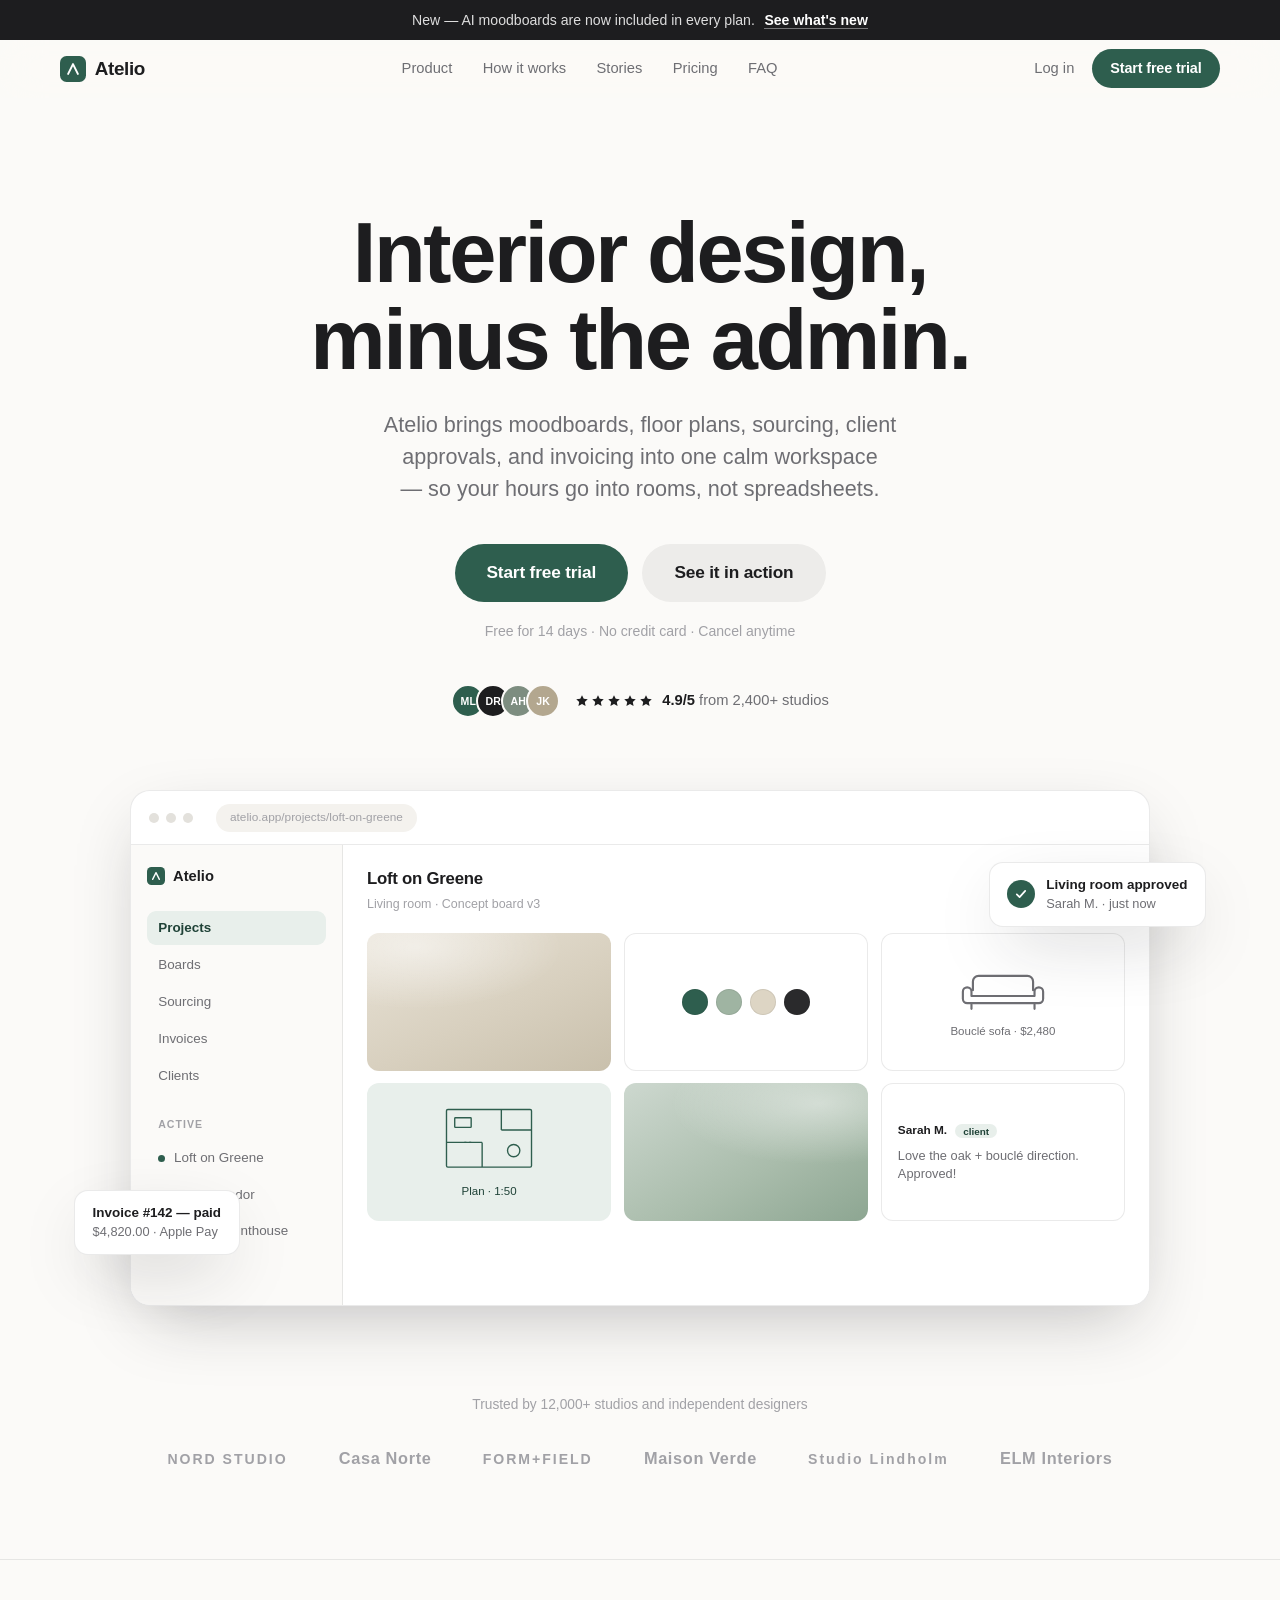
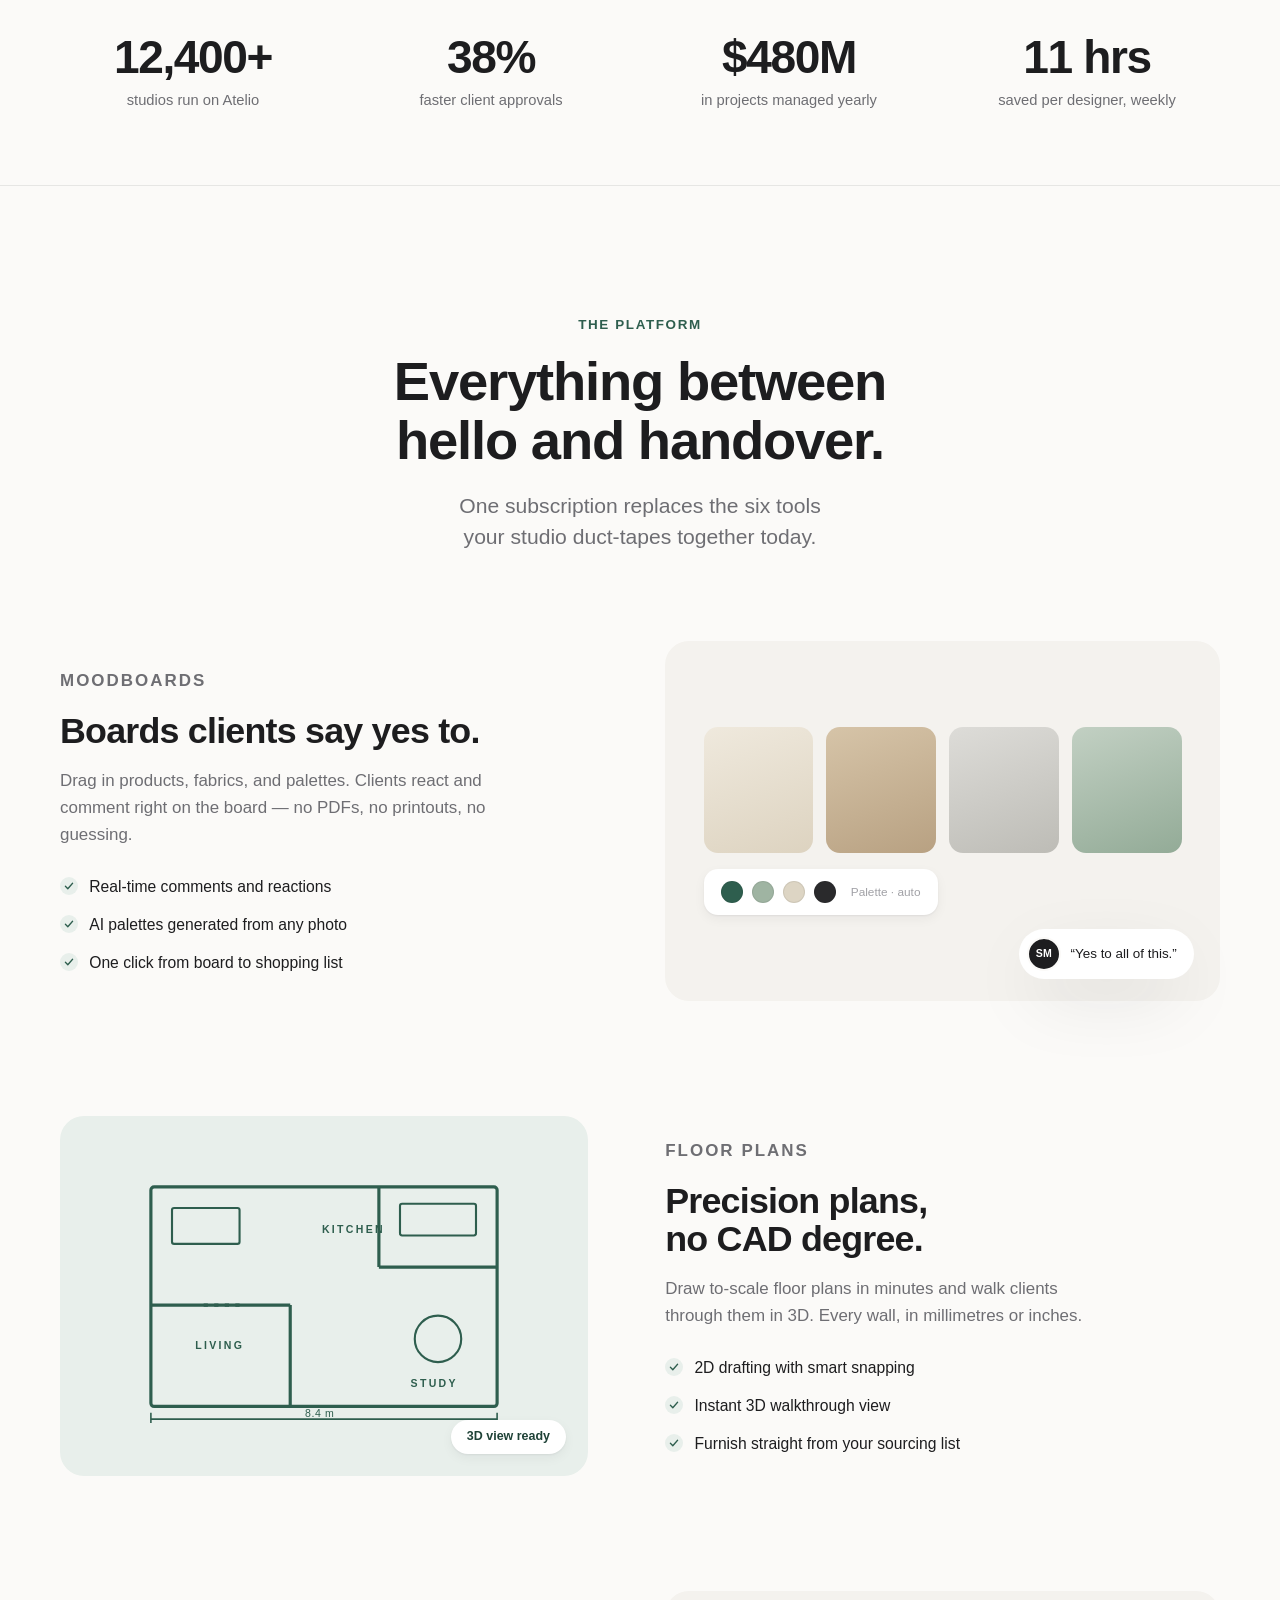
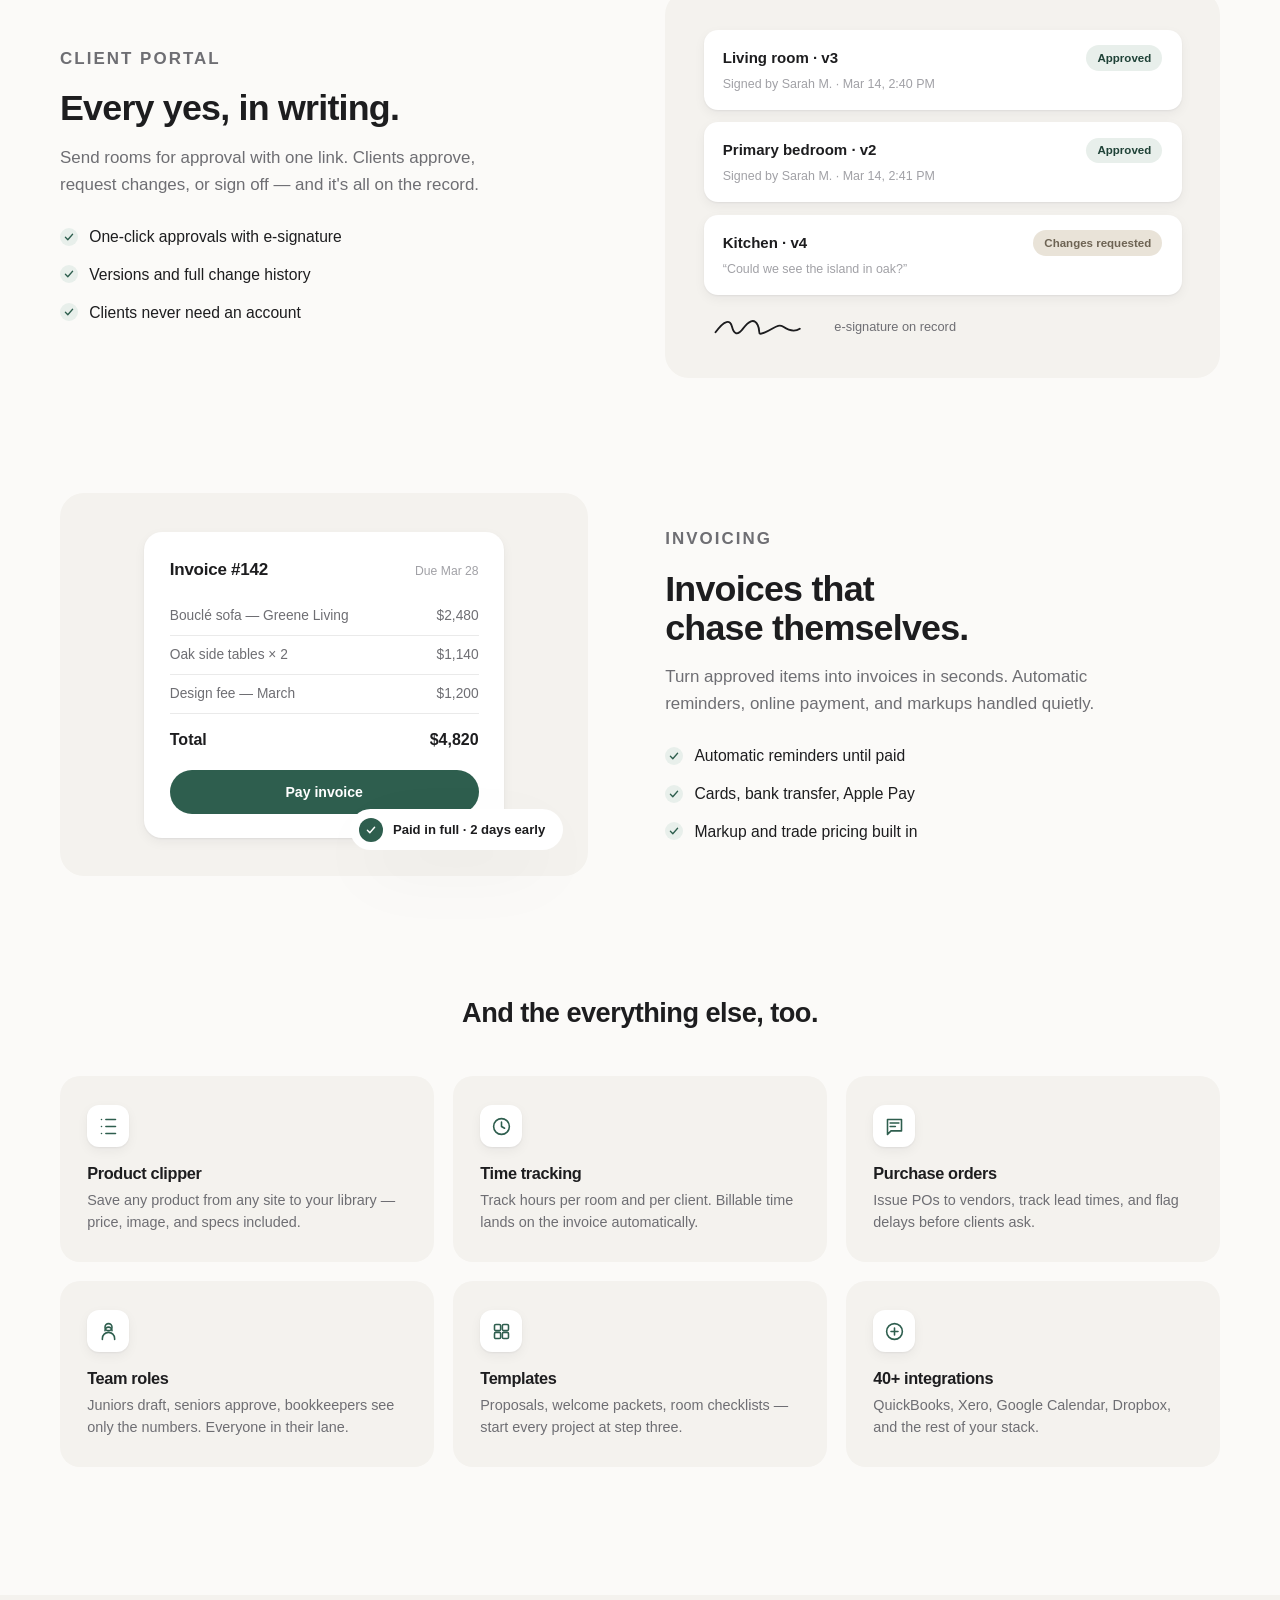
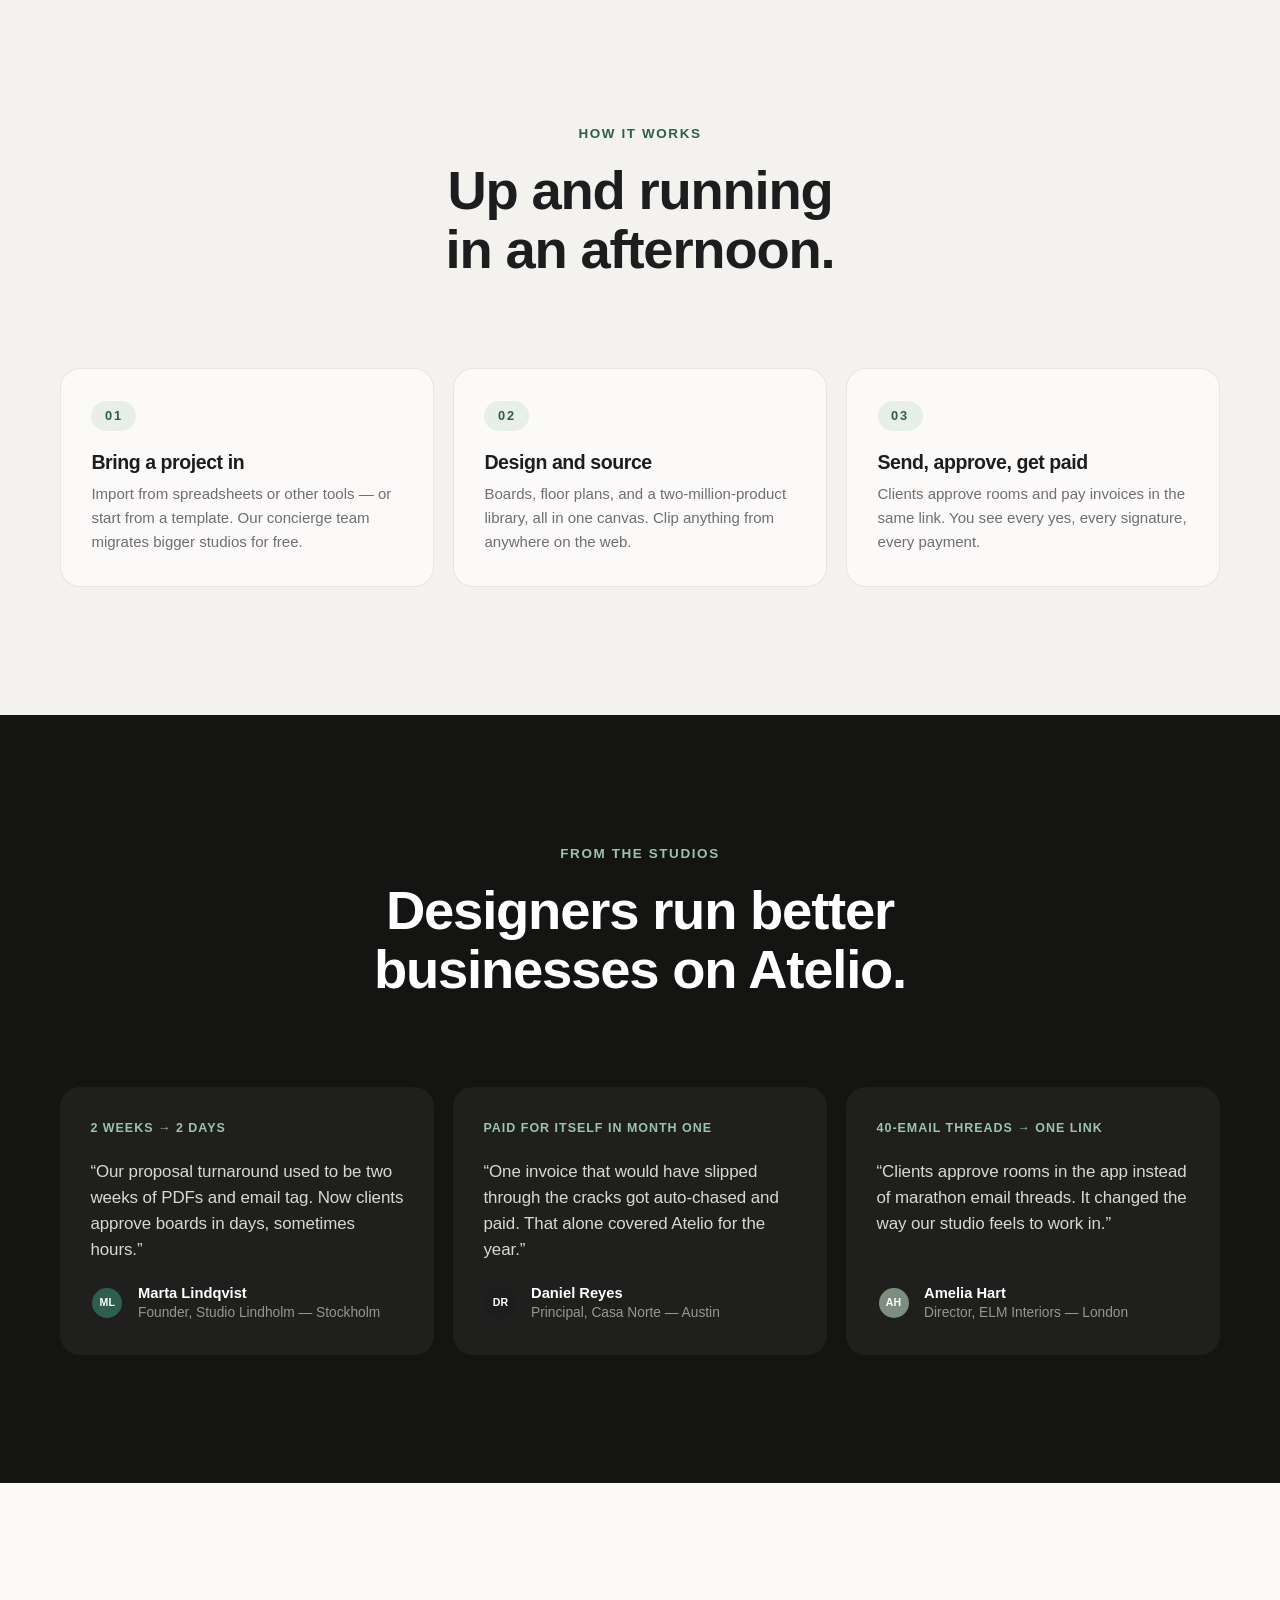
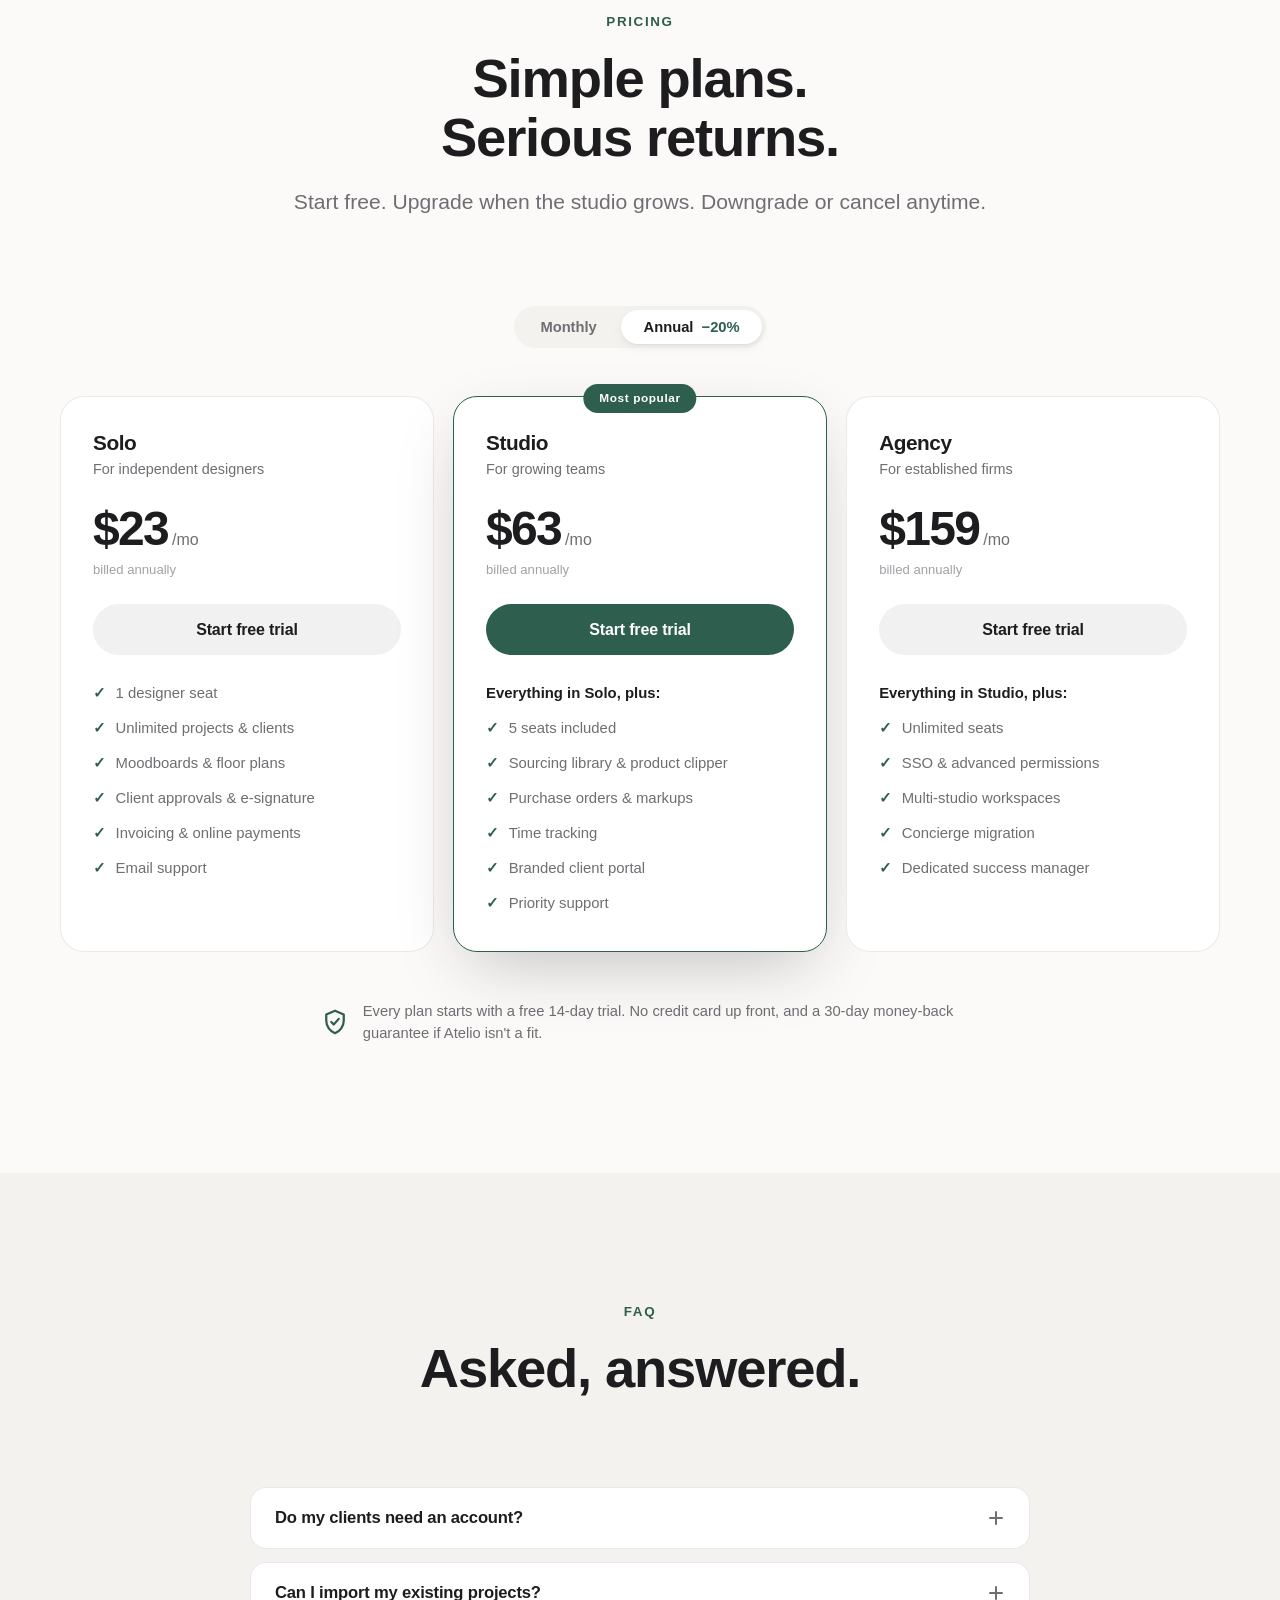
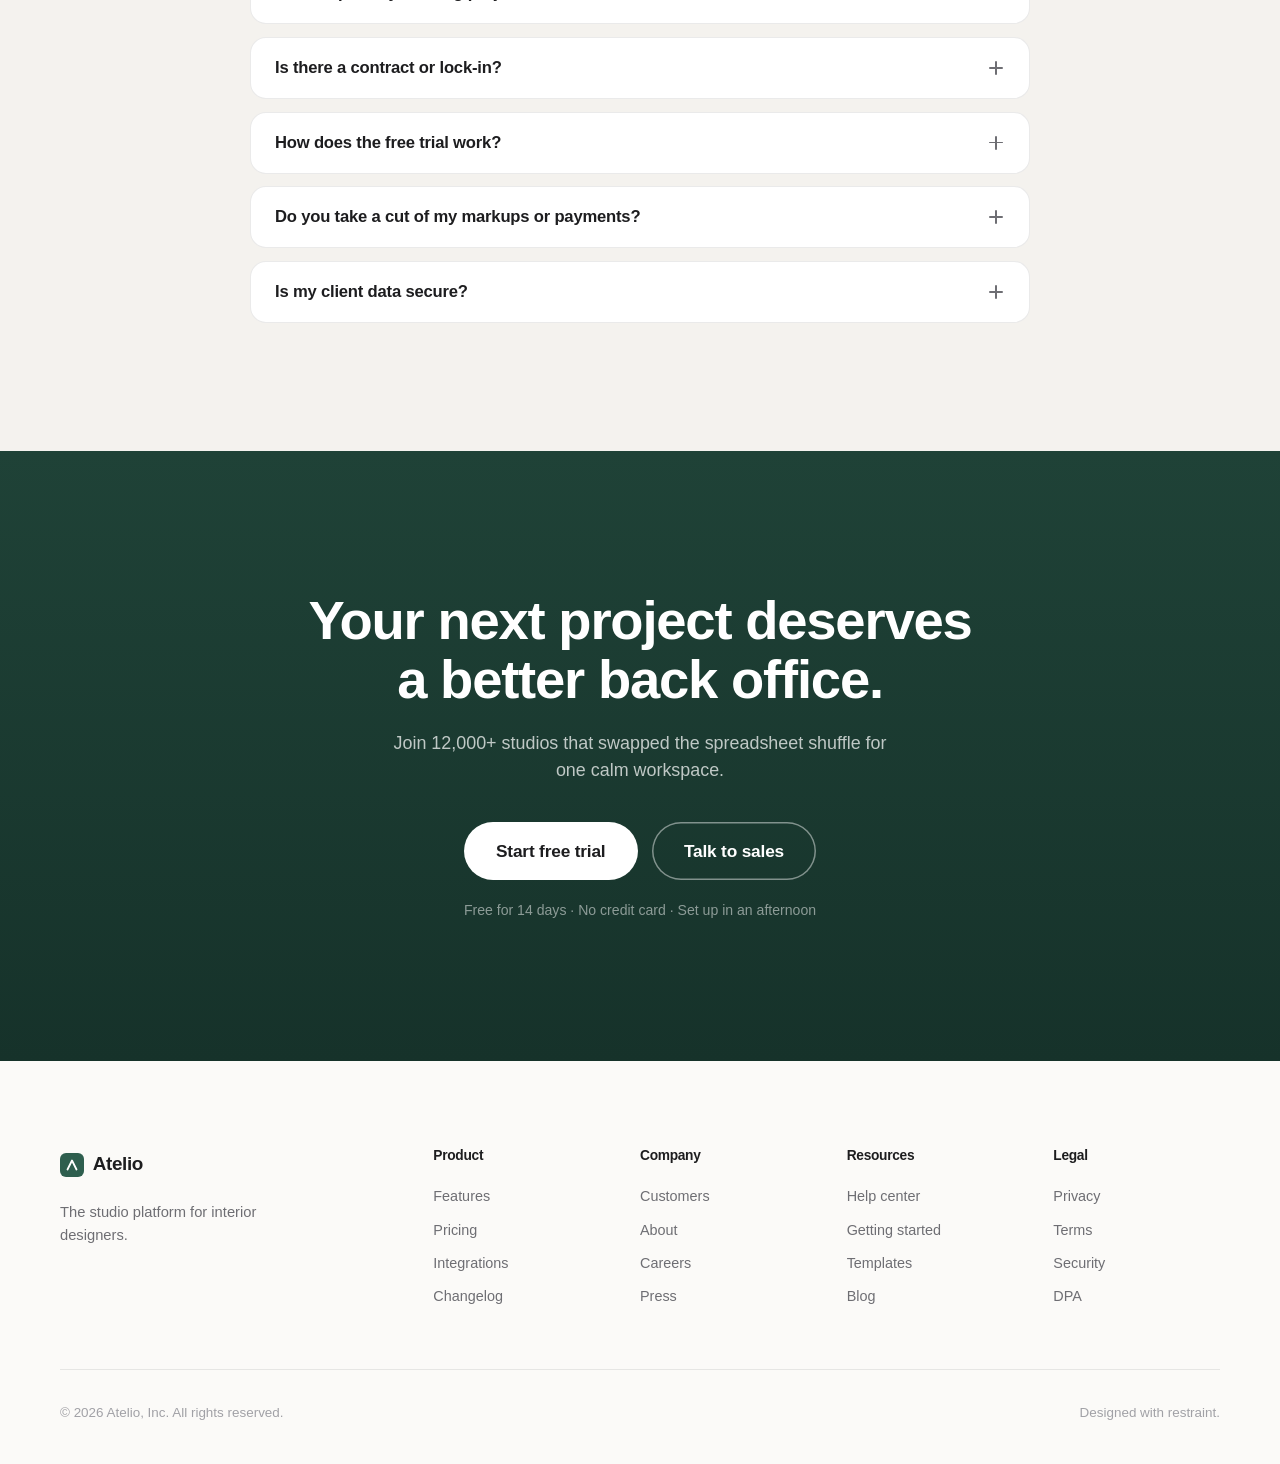
==== index.html @ 7c898ae7 "Add Apple-style marketing site for interior design SaaS Conversion-optimized single-page site for At" ====
<!DOCTYPE html>
<html lang="en">
<head>
  <meta charset="UTF-8" />
  <meta name="viewport" content="width=device-width, initial-scale=1.0" />
  <title>Atelio — The studio platform for interior designers</title>
  <meta name="description" content="Atelio brings moodboards, floor plans, sourcing, client approvals, and invoicing into one calm workspace. Free 14-day trial, no credit card." />
  <meta property="og:title" content="Atelio — Interior design, minus the admin" />
  <meta property="og:description" content="Moodboards, floor plans, approvals, and invoicing in one workspace. Trusted by 12,000+ design studios." />
  <meta property="og:type" content="website" />
  <link rel="icon" href="data:image/svg+xml,%3Csvg xmlns='http://www.w3.org/2000/svg' viewBox='0 0 32 32'%3E%3Crect width='32' height='32' rx='8' fill='%232E5E4E'/%3E%3Cpath d='M10 22l6-12 6 12' stroke='%23ffffff' stroke-width='2.4' stroke-linecap='round' stroke-linejoin='round' fill='none'/%3E%3C/svg%3E" />
  <link rel="stylesheet" href="styles.css" />
</head>
<body>
  <a class="skip-link" href="#main">Skip to content</a>

  <!-- Announcement -->
  <div class="banner" role="region" aria-label="Announcement">
    <p>New — AI moodboards are now included in every plan. <a href="#features">See what's new</a></p>
  </div>

  <!-- Navigation -->
  <header class="nav" id="nav">
    <div class="nav-inner">
      <a class="nav-logo" href="#top" aria-label="Atelio home">
        <svg width="26" height="26" viewBox="0 0 32 32" aria-hidden="true"><rect width="32" height="32" rx="8" fill="var(--accent)"/><path d="M10 22l6-12 6 12" stroke="#fff" stroke-width="2.4" stroke-linecap="round" stroke-linejoin="round" fill="none"/></svg>
        <span>Atelio</span>
      </a>
      <nav class="nav-links" aria-label="Primary">
        <a href="#features">Product</a>
        <a href="#how">How it works</a>
        <a href="#stories">Stories</a>
        <a href="#pricing">Pricing</a>
        <a href="#faq">FAQ</a>
      </nav>
      <div class="nav-cta">
        <a class="nav-login" href="#pricing">Log in</a>
        <a class="btn btn-primary btn-sm" href="#pricing">Start free trial</a>
      </div>
      <button class="nav-burger" id="burger" aria-label="Open menu" aria-expanded="false" aria-controls="mobileMenu">
        <span></span><span></span>
      </button>
    </div>
  </header>

  <!-- Mobile menu -->
  <div class="mobile-menu" id="mobileMenu" hidden>
    <nav aria-label="Mobile">
      <a href="#features">Product</a>
      <a href="#how">How it works</a>
      <a href="#stories">Stories</a>
      <a href="#pricing">Pricing</a>
      <a href="#faq">FAQ</a>
    </nav>
    <div class="mobile-menu-cta">
      <a class="btn btn-primary btn-block" href="#pricing">Start free trial</a>
      <a class="mobile-login" href="#pricing">Log in</a>
    </div>
  </div>

  <main id="main">
    <!-- Hero -->
    <section class="hero" id="top">
      <div class="container">
        <h1 class="reveal">Interior design,<br />minus the admin.</h1>
        <p class="hero-sub reveal" style="--d:80ms">Atelio brings moodboards, floor plans, sourcing, client approvals, and invoicing into one calm workspace — so your hours go into rooms, not spreadsheets.</p>
        <div class="hero-ctas reveal" style="--d:160ms">
          <a class="btn btn-primary btn-lg" href="#pricing">Start free trial</a>
          <a class="btn btn-ghost btn-lg" href="#features">See it in action</a>
        </div>
        <p class="hero-note reveal" style="--d:220ms">Free for 14 days · No credit card · Cancel anytime</p>
        <div class="hero-proof reveal" style="--d:280ms">
          <div class="avatars" aria-hidden="true">
            <span class="av av-1">ML</span>
            <span class="av av-2">DR</span>
            <span class="av av-3">AH</span>
            <span class="av av-4">JK</span>
          </div>
          <div class="proof-text">
            <span class="stars" aria-label="Rated 4.9 out of 5">
              <svg viewBox="0 0 20 20" aria-hidden="true"><path d="M10 1.7l2.5 5.2 5.7.7-4.2 3.9 1.1 5.6L10 14.3l-5.1 2.8 1.1-5.6L1.8 7.6l5.7-.7z"/></svg>
              <svg viewBox="0 0 20 20" aria-hidden="true"><path d="M10 1.7l2.5 5.2 5.7.7-4.2 3.9 1.1 5.6L10 14.3l-5.1 2.8 1.1-5.6L1.8 7.6l5.7-.7z"/></svg>
              <svg viewBox="0 0 20 20" aria-hidden="true"><path d="M10 1.7l2.5 5.2 5.7.7-4.2 3.9 1.1 5.6L10 14.3l-5.1 2.8 1.1-5.6L1.8 7.6l5.7-.7z"/></svg>
              <svg viewBox="0 0 20 20" aria-hidden="true"><path d="M10 1.7l2.5 5.2 5.7.7-4.2 3.9 1.1 5.6L10 14.3l-5.1 2.8 1.1-5.6L1.8 7.6l5.7-.7z"/></svg>
              <svg viewBox="0 0 20 20" aria-hidden="true"><path d="M10 1.7l2.5 5.2 5.7.7-4.2 3.9 1.1 5.6L10 14.3l-5.1 2.8 1.1-5.6L1.8 7.6l5.7-.7z"/></svg>
            </span>
            <span><strong>4.9/5</strong> from 2,400+ studios</span>
          </div>
        </div>

        <!-- Product mockup -->
        <div class="hero-visual reveal" style="--d:340ms">
          <div class="window" role="img" aria-label="Screenshot of the Atelio app showing a moodboard for a living room project">
            <div class="window-bar">
              <span class="dot"></span><span class="dot"></span><span class="dot"></span>
              <span class="addr">atelio.app/projects/loft-on-greene</span>
            </div>
            <div class="app">
              <aside class="app-side">
                <div class="side-brand">
                  <svg width="18" height="18" viewBox="0 0 32 32" aria-hidden="true"><rect width="32" height="32" rx="8" fill="var(--accent)"/><path d="M10 22l6-12 6 12" stroke="#fff" stroke-width="2.4" stroke-linecap="round" stroke-linejoin="round" fill="none"/></svg>
                  <span>Atelio</span>
                </div>
                <div class="side-nav">
                  <span class="side-item active">Projects</span>
                  <span class="side-item">Boards</span>
                  <span class="side-item">Sourcing</span>
                  <span class="side-item">Invoices</span>
                  <span class="side-item">Clients</span>
                </div>
                <div class="side-projects">
                  <span class="side-label">Active</span>
                  <span class="proj"><i class="st st-green"></i>Loft on Greene</span>
                  <span class="proj"><i class="st st-sand"></i>Casa Mirador</span>
                  <span class="proj"><i class="st st-gray"></i>Hudson Penthouse</span>
                </div>
              </aside>
              <div class="app-main">
                <div class="main-bar">
                  <div>
                    <span class="main-title">Loft on Greene</span>
                    <span class="main-sub">Living room · Concept board v3</span>
                  </div>
                  <div class="main-actions">
                    <div class="avatars avatars-sm" aria-hidden="true">
                      <span class="av av-2">SM</span>
                      <span class="av av-3">JK</span>
                    </div>
                    <span class="share-btn">Share</span>
                  </div>
                </div>
                <div class="board">
                  <div class="tile t-img1"></div>
                  <div class="tile t-swatch">
                    <span class="chip c-1"></span>
                    <span class="chip c-2"></span>
                    <span class="chip c-3"></span>
                    <span class="chip c-4"></span>
                  </div>
                  <div class="tile t-sofa">
                    <svg viewBox="0 0 120 70" fill="none" stroke="currentColor" stroke-width="3" stroke-linecap="round" stroke-linejoin="round" aria-hidden="true">
                      <path d="M18 38V26a8 8 0 018-8h68a8 8 0 018 8v12"/>
                      <path d="M10 38a6 6 0 016 6v6h88v-6a6 6 0 0112 0v10a6 6 0 01-6 6H10a6 6 0 01-6-6V44a6 6 0 016-6z" transform="translate(0 -4)"/>
                      <path d="M16 58v6M104 58v6"/>
                    </svg>
                    <span class="tile-cap">Bouclé sofa · $2,480</span>
                  </div>
                  <div class="tile t-plan">
                    <svg viewBox="0 0 140 100" fill="none" stroke="currentColor" stroke-width="2" aria-hidden="true">
                      <rect x="8" y="8" width="124" height="84" rx="2"/>
                      <path d="M8 56h52M60 56v36M88 8v30M88 38h44"/>
                      <path d="M34 56h14" stroke-dasharray="3 4"/>
                      <circle cx="106" cy="68" r="9"/>
                      <rect x="20" y="20" width="24" height="14" rx="1"/>
                    </svg>
                    <span class="tile-cap">Plan · 1:50</span>
                  </div>
                  <div class="tile t-img2"></div>
                  <div class="tile t-note">
                    <span class="note-name">Sarah M. <em>client</em></span>
                    <span class="note-text">Love the oak + bouclé direction. Approved!</span>
                  </div>
                </div>
              </div>
            </div>
          </div>
          <div class="float float-approve" aria-hidden="true">
            <span class="float-ic">
              <svg viewBox="0 0 20 20" fill="none" stroke="currentColor" stroke-width="2.4" stroke-linecap="round" stroke-linejoin="round"><path d="M4 10.5l4 4 8-9"/></svg>
            </span>
            <span><strong>Living room approved</strong><br />Sarah M. · just now</span>
          </div>
          <div class="float float-invoice" aria-hidden="true">
            <span><strong>Invoice #142 — paid</strong><br />$4,820.00 · Apple&nbsp;Pay</span>
          </div>
        </div>
      </div>
    </section>

    <!-- Logos -->
    <section class="logos">
      <div class="container">
        <p class="logos-label reveal">Trusted by 12,000+ studios and independent designers</p>
        <div class="logos-row reveal" style="--d:100ms" aria-label="Customer logos">
          <span class="logo-name">NORD&nbsp;STUDIO</span>
          <span class="logo-name">Casa&nbsp;Norte</span>
          <span class="logo-name">FORM+FIELD</span>
          <span class="logo-name">Maison&nbsp;Verde</span>
          <span class="logo-name">Studio&nbsp;Lindholm</span>
          <span class="logo-name">ELM&nbsp;Interiors</span>
        </div>
      </div>
    </section>

    <!-- Stats -->
    <section class="stats">
      <div class="container">
        <div class="stats-grid">
          <div class="stat reveal">
            <span class="stat-num"><span class="count" data-target="12400" data-suffix="+">0</span></span>
            <span class="stat-label">studios run on Atelio</span>
          </div>
          <div class="stat reveal" style="--d:80ms">
            <span class="stat-num"><span class="count" data-target="38" data-suffix="%">0</span></span>
            <span class="stat-label">faster client approvals</span>
          </div>
          <div class="stat reveal" style="--d:160ms">
            <span class="stat-num"><span class="count" data-target="480" data-prefix="$" data-suffix="M">0</span></span>
            <span class="stat-label">in projects managed yearly</span>
          </div>
          <div class="stat reveal" style="--d:240ms">
            <span class="stat-num"><span class="count" data-target="11" data-suffix="&nbsp;hrs">0</span></span>
            <span class="stat-label">saved per designer, weekly</span>
          </div>
        </div>
      </div>
    </section>

    <!-- Features -->
    <section class="features" id="features">
      <div class="container">
        <div class="section-head reveal">
          <p class="eyebrow">The platform</p>
          <h2>Everything between<br />hello and handover.</h2>
          <p class="lead">One subscription replaces the six tools your studio duct-tapes together today.</p>
        </div>

        <!-- Showcase: Moodboards -->
        <div class="show-row reveal">
          <div class="show-text">
            <p class="eyebrow">Moodboards</p>
            <h3>Boards clients say yes to.</h3>
            <p>Drag in products, fabrics, and palettes. Clients react and comment right on the board — no PDFs, no printouts, no guessing.</p>
            <ul class="show-bullets">
              <li><svg viewBox="0 0 20 20" aria-hidden="true"><path d="M4 10.5l4 4 8-9" fill="none" stroke="currentColor" stroke-width="2.2" stroke-linecap="round" stroke-linejoin="round"/></svg>Real-time comments and reactions</li>
              <li><svg viewBox="0 0 20 20" aria-hidden="true"><path d="M4 10.5l4 4 8-9" fill="none" stroke="currentColor" stroke-width="2.2" stroke-linecap="round" stroke-linejoin="round"/></svg>AI palettes generated from any photo</li>
              <li><svg viewBox="0 0 20 20" aria-hidden="true"><path d="M4 10.5l4 4 8-9" fill="none" stroke="currentColor" stroke-width="2.2" stroke-linecap="round" stroke-linejoin="round"/></svg>One click from board to shopping list</li>
            </ul>
          </div>
          <div class="show-visual">
            <div class="panel panel-board" role="img" aria-label="A moodboard with material tiles and a colour palette">
              <div class="pb-grid">
                <div class="pb-tile pb-linen"></div>
                <div class="pb-tile pb-oak"></div>
                <div class="pb-tile pb-stone"></div>
                <div class="pb-tile pb-sage"></div>
              </div>
              <div class="pb-palette">
                <span class="chip c-1"></span><span class="chip c-2"></span><span class="chip c-3"></span><span class="chip c-4"></span>
                <span class="pb-palette-label">Palette · auto</span>
              </div>
              <div class="pb-comment">
                <span class="av av-2">SM</span>
                <span>“Yes to all of this.”</span>
              </div>
            </div>
          </div>
        </div>

        <!-- Showcase: Floor plans -->
        <div class="show-row rev reveal">
          <div class="show-text">
            <p class="eyebrow">Floor plans</p>
            <h3>Precision plans,<br />no CAD degree.</h3>
            <p>Draw to-scale floor plans in minutes and walk clients through them in 3D. Every wall, in millimetres or inches.</p>
            <ul class="show-bullets">
              <li><svg viewBox="0 0 20 20" aria-hidden="true"><path d="M4 10.5l4 4 8-9" fill="none" stroke="currentColor" stroke-width="2.2" stroke-linecap="round" stroke-linejoin="round"/></svg>2D drafting with smart snapping</li>
              <li><svg viewBox="0 0 20 20" aria-hidden="true"><path d="M4 10.5l4 4 8-9" fill="none" stroke="currentColor" stroke-width="2.2" stroke-linecap="round" stroke-linejoin="round"/></svg>Instant 3D walkthrough view</li>
              <li><svg viewBox="0 0 20 20" aria-hidden="true"><path d="M4 10.5l4 4 8-9" fill="none" stroke="currentColor" stroke-width="2.2" stroke-linecap="round" stroke-linejoin="round"/></svg>Furnish straight from your sourcing list</li>
            </ul>
          </div>
          <div class="show-visual">
            <div class="panel panel-plan" role="img" aria-label="A floor plan drawing with room labels and dimensions">
              <svg viewBox="0 0 360 240" fill="none" aria-hidden="true">
                <rect x="16" y="16" width="328" height="208" rx="3" stroke="currentColor" stroke-width="3"/>
                <path d="M16 128h132M148 128v96M232 16v76M232 92h112" stroke="currentColor" stroke-width="3"/>
                <path d="M66 128h36" stroke="currentColor" stroke-width="3" stroke-dasharray="4 6"/>
                <rect x="36" y="36" width="64" height="34" rx="2" stroke="currentColor" stroke-width="2"/>
                <circle cx="288" cy="160" r="22" stroke="currentColor" stroke-width="2"/>
                <rect x="252" y="32" width="72" height="30" rx="2" stroke="currentColor" stroke-width="2"/>
                <text x="58" y="170" class="plan-label">LIVING</text>
                <text x="178" y="60" class="plan-label">KITCHEN</text>
                <text x="262" y="206" class="plan-label">STUDY</text>
                <path d="M16 236h328" stroke="currentColor" stroke-width="1.5"/>
                <path d="M16 230v12M344 230v12" stroke="currentColor" stroke-width="1.5"/>
                <text x="162" y="234" class="plan-dim">8.4 m</text>
              </svg>
              <span class="panel-badge">3D view ready</span>
            </div>
          </div>
        </div>

        <!-- Showcase: Approvals -->
        <div class="show-row reveal">
          <div class="show-text">
            <p class="eyebrow">Client portal</p>
            <h3>Every yes, in writing.</h3>
            <p>Send rooms for approval with one link. Clients approve, request changes, or sign off — and it's all on the record.</p>
            <ul class="show-bullets">
              <li><svg viewBox="0 0 20 20" aria-hidden="true"><path d="M4 10.5l4 4 8-9" fill="none" stroke="currentColor" stroke-width="2.2" stroke-linecap="round" stroke-linejoin="round"/></svg>One-click approvals with e-signature</li>
              <li><svg viewBox="0 0 20 20" aria-hidden="true"><path d="M4 10.5l4 4 8-9" fill="none" stroke="currentColor" stroke-width="2.2" stroke-linecap="round" stroke-linejoin="round"/></svg>Versions and full change history</li>
              <li><svg viewBox="0 0 20 20" aria-hidden="true"><path d="M4 10.5l4 4 8-9" fill="none" stroke="currentColor" stroke-width="2.2" stroke-linecap="round" stroke-linejoin="round"/></svg>Clients never need an account</li>
            </ul>
          </div>
          <div class="show-visual">
            <div class="panel panel-approve" role="img" aria-label="Approval cards showing rooms approved by a client">
              <div class="ap-card">
                <div class="ap-row">
                  <span class="ap-title">Living room · v3</span>
                  <span class="ap-status ok">Approved</span>
                </div>
                <span class="ap-meta">Signed by Sarah M. · Mar 14, 2:40 PM</span>
              </div>
              <div class="ap-card">
                <div class="ap-row">
                  <span class="ap-title">Primary bedroom · v2</span>
                  <span class="ap-status ok">Approved</span>
                </div>
                <span class="ap-meta">Signed by Sarah M. · Mar 14, 2:41 PM</span>
              </div>
              <div class="ap-card">
                <div class="ap-row">
                  <span class="ap-title">Kitchen · v4</span>
                  <span class="ap-status wait">Changes requested</span>
                </div>
                <span class="ap-meta">“Could we see the island in oak?”</span>
              </div>
              <div class="ap-sign">
                <svg viewBox="0 0 120 28" fill="none" stroke="currentColor" stroke-width="2" stroke-linecap="round" aria-hidden="true"><path d="M6 20c10-14 16-14 18-6s6 10 12 2 12-12 16-4-2 12 8 8 14-10 20-6 12 6 18 2"/></svg>
                <span>e-signature on record</span>
              </div>
            </div>
          </div>
        </div>

        <!-- Showcase: Invoicing -->
        <div class="show-row rev reveal">
          <div class="show-text">
            <p class="eyebrow">Invoicing</p>
            <h3>Invoices that<br />chase themselves.</h3>
            <p>Turn approved items into invoices in seconds. Automatic reminders, online payment, and markups handled quietly.</p>
            <ul class="show-bullets">
              <li><svg viewBox="0 0 20 20" aria-hidden="true"><path d="M4 10.5l4 4 8-9" fill="none" stroke="currentColor" stroke-width="2.2" stroke-linecap="round" stroke-linejoin="round"/></svg>Automatic reminders until paid</li>
              <li><svg viewBox="0 0 20 20" aria-hidden="true"><path d="M4 10.5l4 4 8-9" fill="none" stroke="currentColor" stroke-width="2.2" stroke-linecap="round" stroke-linejoin="round"/></svg>Cards, bank transfer, Apple&nbsp;Pay</li>
              <li><svg viewBox="0 0 20 20" aria-hidden="true"><path d="M4 10.5l4 4 8-9" fill="none" stroke="currentColor" stroke-width="2.2" stroke-linecap="round" stroke-linejoin="round"/></svg>Markup and trade pricing built in</li>
            </ul>
          </div>
          <div class="show-visual">
            <div class="panel panel-invoice" role="img" aria-label="An invoice with line items and a paid confirmation">
              <div class="inv">
                <div class="inv-head">
                  <span class="inv-no">Invoice #142</span>
                  <span class="inv-due">Due Mar 28</span>
                </div>
                <div class="inv-line"><span>Bouclé sofa — Greene Living</span><span>$2,480</span></div>
                <div class="inv-line"><span>Oak side tables × 2</span><span>$1,140</span></div>
                <div class="inv-line"><span>Design fee — March</span><span>$1,200</span></div>
                <div class="inv-total"><span>Total</span><span>$4,820</span></div>
                <span class="inv-pay">Pay invoice</span>
              </div>
              <div class="inv-toast">
                <span class="float-ic"><svg viewBox="0 0 20 20" fill="none" stroke="currentColor" stroke-width="2.4" stroke-linecap="round" stroke-linejoin="round"><path d="M4 10.5l4 4 8-9"/></svg></span>
                <span>Paid in full · 2 days early</span>
              </div>
            </div>
          </div>
        </div>

        <!-- Everything else grid -->
        <div class="more">
          <p class="more-title reveal">And the everything else, too.</p>
          <div class="more-grid">
            <div class="more-card reveal">
              <span class="more-icon"><svg viewBox="0 0 24 24" fill="none" stroke="currentColor" stroke-width="1.8" stroke-linecap="round" stroke-linejoin="round"><path d="M9 4h11M9 12h11M9 20h11M4 4h.01M4 12h.01M4 20h.01"/></svg></span>
              <h4>Product clipper</h4>
              <p>Save any product from any site to your library — price, image, and specs included.</p>
            </div>
            <div class="more-card reveal" style="--d:60ms">
              <span class="more-icon"><svg viewBox="0 0 24 24" fill="none" stroke="currentColor" stroke-width="1.8" stroke-linecap="round" stroke-linejoin="round"><circle cx="12" cy="12" r="9"/><path d="M12 7v5l3.5 2"/></svg></span>
              <h4>Time tracking</h4>
              <p>Track hours per room and per client. Billable time lands on the invoice automatically.</p>
            </div>
            <div class="more-card reveal" style="--d:120ms">
              <span class="more-icon"><svg viewBox="0 0 24 24" fill="none" stroke="currentColor" stroke-width="1.8" stroke-linecap="round" stroke-linejoin="round"><path d="M7 8h10M7 12h6M4 4h16v13H8l-4 4z"/></svg></span>
              <h4>Purchase orders</h4>
              <p>Issue POs to vendors, track lead times, and flag delays before clients ask.</p>
            </div>
            <div class="more-card reveal" style="--d:180ms">
              <span class="more-icon"><svg viewBox="0 0 24 24" fill="none" stroke="currentColor" stroke-width="1.8" stroke-linecap="round" stroke-linejoin="round"><path d="M16 11a4 4 0 10-8 0M5 21v-1a7 7 0 0114 0v1"/><circle cx="12" cy="7" r="4"/></svg></span>
              <h4>Team roles</h4>
              <p>Juniors draft, seniors approve, bookkeepers see only the numbers. Everyone in their lane.</p>
            </div>
            <div class="more-card reveal" style="--d:240ms">
              <span class="more-icon"><svg viewBox="0 0 24 24" fill="none" stroke="currentColor" stroke-width="1.8" stroke-linecap="round" stroke-linejoin="round"><rect x="4" y="4" width="7" height="7" rx="1.5"/><rect x="13" y="4" width="7" height="7" rx="1.5"/><rect x="4" y="13" width="7" height="7" rx="1.5"/><rect x="13" y="13" width="7" height="7" rx="1.5"/></svg></span>
              <h4>Templates</h4>
              <p>Proposals, welcome packets, room checklists — start every project at step three.</p>
            </div>
            <div class="more-card reveal" style="--d:300ms">
              <span class="more-icon"><svg viewBox="0 0 24 24" fill="none" stroke="currentColor" stroke-width="1.8" stroke-linecap="round" stroke-linejoin="round"><path d="M8 12h8M12 8v8"/><circle cx="12" cy="12" r="9"/></svg></span>
              <h4>40+ integrations</h4>
              <p>QuickBooks, Xero, Google Calendar, Dropbox, and the rest of your stack.</p>
            </div>
          </div>
        </div>
      </div>
    </section>

    <!-- How it works -->
    <section class="how" id="how">
      <div class="container">
        <div class="section-head reveal">
          <p class="eyebrow">How it works</p>
          <h2>Up and running<br />in an afternoon.</h2>
        </div>
        <div class="steps">
          <div class="step reveal">
            <span class="step-num">01</span>
            <h3>Bring a project in</h3>
            <p>Import from spreadsheets or other tools — or start from a template. Our concierge team migrates bigger studios for free.</p>
          </div>
          <div class="step reveal" style="--d:100ms">
            <span class="step-num">02</span>
            <h3>Design and source</h3>
            <p>Boards, floor plans, and a two-million-product library, all in one canvas. Clip anything from anywhere on the web.</p>
          </div>
          <div class="step reveal" style="--d:200ms">
            <span class="step-num">03</span>
            <h3>Send, approve, get paid</h3>
            <p>Clients approve rooms and pay invoices in the same link. You see every yes, every signature, every payment.</p>
          </div>
        </div>
      </div>
    </section>

    <!-- Testimonials -->
    <section class="quotes" id="stories">
      <div class="container">
        <div class="section-head reveal">
          <p class="eyebrow">From the studios</p>
          <h2>Designers run better<br />businesses on Atelio.</h2>
        </div>
        <div class="quotes-grid">
          <figure class="quote-card reveal">
            <span class="quote-metric">2 weeks → 2 days</span>
            <blockquote>“Our proposal turnaround used to be two weeks of PDFs and email tag. Now clients approve boards in days, sometimes hours.”</blockquote>
            <figcaption>
              <span class="av av-1" aria-hidden="true">ML</span>
              <span><strong>Marta Lindqvist</strong><br />Founder, Studio Lindholm — Stockholm</span>
            </figcaption>
          </figure>
          <figure class="quote-card reveal" style="--d:100ms">
            <span class="quote-metric">Paid for itself in month one</span>
            <blockquote>“One invoice that would have slipped through the cracks got auto-chased and paid. That alone covered Atelio for the year.”</blockquote>
            <figcaption>
              <span class="av av-2" aria-hidden="true">DR</span>
              <span><strong>Daniel Reyes</strong><br />Principal, Casa Norte — Austin</span>
            </figcaption>
          </figure>
          <figure class="quote-card reveal" style="--d:200ms">
            <span class="quote-metric">40-email threads → one link</span>
            <blockquote>“Clients approve rooms in the app instead of marathon email threads. It changed the way our studio feels to work in.”</blockquote>
            <figcaption>
              <span class="av av-3" aria-hidden="true">AH</span>
              <span><strong>Amelia Hart</strong><br />Director, ELM Interiors — London</span>
            </figcaption>
          </figure>
        </div>
      </div>
    </section>

    <!-- Pricing -->
    <section class="pricing" id="pricing">
      <div class="container">
        <div class="section-head reveal">
          <p class="eyebrow">Pricing</p>
          <h2>Simple plans.<br />Serious returns.</h2>
          <p class="lead">Start free. Upgrade when the studio grows. Downgrade or cancel anytime.</p>
        </div>

        <div class="toggle reveal" role="group" aria-label="Billing period">
          <button class="toggle-btn" id="btnMonthly" aria-pressed="false">Monthly</button>
          <button class="toggle-btn active" id="btnAnnual" aria-pressed="true">Annual <span class="save">−20%</span></button>
        </div>

        <div class="plans">
          <div class="plan reveal">
            <h3 class="plan-name">Solo</h3>
            <p class="plan-for">For independent designers</p>
            <p class="plan-price"><span class="amount" data-m="29" data-a="23">$23</span><span class="per">/mo</span></p>
            <p class="plan-billed" data-m="billed monthly" data-a="billed annually">billed annually</p>
            <a class="btn btn-ghost btn-block" href="#pricing">Start free trial</a>
            <ul class="plan-list">
              <li>1 designer seat</li>
              <li>Unlimited projects &amp; clients</li>
              <li>Moodboards &amp; floor plans</li>
              <li>Client approvals &amp; e-signature</li>
              <li>Invoicing &amp; online payments</li>
              <li>Email support</li>
            </ul>
          </div>

          <div class="plan featured reveal" style="--d:100ms">
            <span class="badge-pop">Most popular</span>
            <h3 class="plan-name">Studio</h3>
            <p class="plan-for">For growing teams</p>
            <p class="plan-price"><span class="amount" data-m="79" data-a="63">$63</span><span class="per">/mo</span></p>
            <p class="plan-billed" data-m="billed monthly" data-a="billed annually">billed annually</p>
            <a class="btn btn-primary btn-block" href="#pricing">Start free trial</a>
            <ul class="plan-list">
              <li><strong>Everything in Solo, plus:</strong></li>
              <li>5 seats included</li>
              <li>Sourcing library &amp; product clipper</li>
              <li>Purchase orders &amp; markups</li>
              <li>Time tracking</li>
              <li>Branded client portal</li>
              <li>Priority support</li>
            </ul>
          </div>

          <div class="plan reveal" style="--d:200ms">
            <h3 class="plan-name">Agency</h3>
            <p class="plan-for">For established firms</p>
            <p class="plan-price"><span class="amount" data-m="199" data-a="159">$159</span><span class="per">/mo</span></p>
            <p class="plan-billed" data-m="billed monthly" data-a="billed annually">billed annually</p>
            <a class="btn btn-ghost btn-block" href="#pricing">Start free trial</a>
            <ul class="plan-list">
              <li><strong>Everything in Studio, plus:</strong></li>
              <li>Unlimited seats</li>
              <li>SSO &amp; advanced permissions</li>
              <li>Multi-studio workspaces</li>
              <li>Concierge migration</li>
              <li>Dedicated success manager</li>
            </ul>
          </div>
        </div>

        <p class="guarantee reveal">
          <svg viewBox="0 0 24 24" fill="none" stroke="currentColor" stroke-width="1.8" stroke-linecap="round" stroke-linejoin="round" aria-hidden="true"><path d="M12 3l7 3v5c0 4.4-3 8.4-7 10-4-1.6-7-5.6-7-10V6z"/><path d="M9 12l2 2 4-4.5"/></svg>
          Every plan starts with a free 14-day trial. No credit card up front, and a 30-day money-back guarantee if Atelio isn't a fit.
        </p>
      </div>
    </section>

    <!-- FAQ -->
    <section class="faq" id="faq">
      <div class="container container-narrow">
        <div class="section-head reveal">
          <p class="eyebrow">FAQ</p>
          <h2>Asked, answered.</h2>
        </div>
        <div class="faq-list">
          <div class="faq-item reveal">
            <button class="faq-q" aria-expanded="false" aria-controls="faq-a1" id="faq-q1">
              Do my clients need an account?
              <span class="faq-icon" aria-hidden="true"></span>
            </button>
            <div class="faq-a" id="faq-a1" role="region" aria-labelledby="faq-q1" hidden>
              <p>No. Clients open boards, approve rooms, and pay invoices through a private link — no password, no app to install. You stay in control of what each link can see.</p>
            </div>
          </div>
          <div class="faq-item reveal" style="--d:50ms">
            <button class="faq-q" aria-expanded="false" aria-controls="faq-a2" id="faq-q2">
              Can I import my existing projects?
              <span class="faq-icon" aria-hidden="true"></span>
            </button>
            <div class="faq-a" id="faq-a2" role="region" aria-labelledby="faq-q2" hidden>
              <p>Yes. Import from spreadsheets in minutes, or let our concierge team migrate your projects, contacts, and product library for you — free on Studio and Agency plans.</p>
            </div>
          </div>
          <div class="faq-item reveal" style="--d:100ms">
            <button class="faq-q" aria-expanded="false" aria-controls="faq-a3" id="faq-q3">
              Is there a contract or lock-in?
              <span class="faq-icon" aria-hidden="true"></span>
            </button>
            <div class="faq-a" id="faq-a3" role="region" aria-labelledby="faq-q3" hidden>
              <p>No contracts. Plans are month-to-month (or annual if you prefer the discount), you can cancel in two clicks, and you can export every project, file, and invoice at any time.</p>
            </div>
          </div>
          <div class="faq-item reveal" style="--d:150ms">
            <button class="faq-q" aria-expanded="false" aria-controls="faq-a4" id="faq-q4">
              How does the free trial work?
              <span class="faq-icon" aria-hidden="true"></span>
            </button>
            <div class="faq-a" id="faq-a4" role="region" aria-labelledby="faq-q4" hidden>
              <p>You get the full Studio plan for 14 days — every feature, no credit card. At the end, pick a plan or walk away; we'll keep your data for 90 days in case you come back.</p>
            </div>
          </div>
          <div class="faq-item reveal" style="--d:200ms">
            <button class="faq-q" aria-expanded="false" aria-controls="faq-a5" id="faq-q5">
              Do you take a cut of my markups or payments?
              <span class="faq-icon" aria-hidden="true"></span>
            </button>
            <div class="faq-a" id="faq-a5" role="region" aria-labelledby="faq-q5" hidden>
              <p>Never. Your markup is your business — Atelio charges a flat subscription and nothing else. Online payments carry only the standard card-processing fee, which you can pass on.</p>
            </div>
          </div>
          <div class="faq-item reveal" style="--d:250ms">
            <button class="faq-q" aria-expanded="false" aria-controls="faq-a6" id="faq-q6">
              Is my client data secure?
              <span class="faq-icon" aria-hidden="true"></span>
            </button>
            <div class="faq-a" id="faq-a6" role="region" aria-labelledby="faq-q6" hidden>
              <p>Yes. Atelio is SOC 2 Type II certified, encrypts data in transit and at rest, and backs everything up continuously. Agency plans add SSO and granular audit logs.</p>
            </div>
          </div>
        </div>
      </div>
    </section>

    <!-- Final CTA -->
    <section class="cta-final">
      <div class="container">
        <h2 class="reveal">Your next project deserves<br />a better back office.</h2>
        <p class="reveal" style="--d:80ms">Join 12,000+ studios that swapped the spreadsheet shuffle for one calm workspace.</p>
        <div class="hero-ctas reveal" style="--d:160ms">
          <a class="btn btn-light btn-lg" href="#pricing">Start free trial</a>
          <a class="btn btn-outline btn-lg" href="#pricing">Talk to sales</a>
        </div>
        <p class="cta-note reveal" style="--d:220ms">Free for 14 days · No credit card · Set up in an afternoon</p>
      </div>
    </section>
  </main>

  <!-- Footer -->
  <footer class="footer">
    <div class="container">
      <div class="foot-grid">
        <div class="foot-brand">
          <a class="nav-logo" href="#top" aria-label="Atelio home">
            <svg width="24" height="24" viewBox="0 0 32 32" aria-hidden="true"><rect width="32" height="32" rx="8" fill="var(--accent)"/><path d="M10 22l6-12 6 12" stroke="#fff" stroke-width="2.4" stroke-linecap="round" stroke-linejoin="round" fill="none"/></svg>
            <span>Atelio</span>
          </a>
          <p>The studio platform for interior designers.</p>
        </div>
        <nav class="foot-col" aria-label="Product">
          <h4>Product</h4>
          <a href="#features">Features</a>
          <a href="#pricing">Pricing</a>
          <a href="#features">Integrations</a>
          <a href="#features">Changelog</a>
        </nav>
        <nav class="foot-col" aria-label="Company">
          <h4>Company</h4>
          <a href="#stories">Customers</a>
          <a href="#top">About</a>
          <a href="#top">Careers</a>
          <a href="#top">Press</a>
        </nav>
        <nav class="foot-col" aria-label="Resources">
          <h4>Resources</h4>
          <a href="#faq">Help center</a>
          <a href="#how">Getting started</a>
          <a href="#top">Templates</a>
          <a href="#top">Blog</a>
        </nav>
        <nav class="foot-col" aria-label="Legal">
          <h4>Legal</h4>
          <a href="#top">Privacy</a>
          <a href="#top">Terms</a>
          <a href="#top">Security</a>
          <a href="#top">DPA</a>
        </nav>
      </div>
      <div class="foot-bottom">
        <p>© <span id="year">2026</span> Atelio, Inc. All rights reserved.</p>
        <p>Designed with restraint.</p>
      </div>
    </div>
  </footer>

  <script src="script.js"></script>
</body>
</html>
---- styles.css ----
/* ============================================================
   Atelio — marketing site
   Palette: warm neutrals + deep pine green. No purple, no orange.
   Type: native system stack (SF Pro on Apple devices).
   ============================================================ */

:root {
  --bg: #fbfaf8;
  --bg-alt: #f4f2ee;
  --ink: #1d1d1f;
  --ink-2: #6e6e73;
  --ink-3: #a1a1a6;
  --line: rgba(29, 29, 31, 0.09);
  --accent: #2e5e4e;
  --accent-dark: #234c3f;
  --accent-deep: #1f4237;
  --accent-tint: #e8efeb;
  --accent-soft: #9cc2b2;
  --sand: #e9e3d8;
  --dark: #141413;
  --dark-card: #1f1f1e;
  --radius: 20px;
  --radius-sm: 12px;
  --pill: 980px;
  --shadow-sm: 0 1px 2px rgba(29, 29, 31, 0.06), 0 4px 12px rgba(29, 29, 31, 0.05);
  --shadow-lg: 0 24px 70px -18px rgba(29, 29, 31, 0.28);
  --navh: 58px;
  --font: -apple-system, BlinkMacSystemFont, "SF Pro Text", "SF Pro Display",
    "Helvetica Neue", "Segoe UI", Inter, Roboto, Arial, sans-serif;
}

* { margin: 0; padding: 0; box-sizing: border-box; }

html {
  scroll-behavior: smooth;
  scroll-padding-top: calc(var(--navh) + 18px);
  -webkit-text-size-adjust: 100%;
}

body {
  font-family: var(--font);
  font-size: 1.0625rem;
  line-height: 1.6;
  color: var(--ink);
  background: var(--bg);
  -webkit-font-smoothing: antialiased;
  text-rendering: optimizeLegibility;
}

::selection { background: var(--accent-tint); color: var(--accent-deep); }

img, svg { display: block; max-width: 100%; }

a { color: inherit; text-decoration: none; }

:focus-visible {
  outline: 2px solid var(--accent);
  outline-offset: 3px;
  border-radius: 4px;
}

.container {
  width: min(1160px, 100% - 3rem);
  margin-inline: auto;
}

.container-narrow { width: min(780px, 100% - 3rem); }

.skip-link {
  position: absolute;
  left: 1rem;
  top: -100px;
  z-index: 200;
  background: var(--ink);
  color: #fff;
  padding: 0.6rem 1.1rem;
  border-radius: var(--pill);
  font-size: 0.9rem;
}
.skip-link:focus { top: 1rem; }

/* ---------- Type ---------- */

h1, h2, h3, h4 {
  font-weight: 700;
  letter-spacing: -0.022em;
  line-height: 1.08;
  text-wrap: balance;
}

h1 {
  font-size: clamp(2.9rem, 7.2vw, 5.3rem);
  letter-spacing: -0.028em;
  line-height: 1.02;
}

h2 { font-size: clamp(2.1rem, 4.6vw, 3.4rem); }

.eyebrow {
  font-size: 0.84rem;
  font-weight: 600;
  letter-spacing: 0.12em;
  text-transform: uppercase;
  color: var(--accent);
  margin-bottom: 1.1rem;
}

.lead {
  font-size: clamp(1.08rem, 1.7vw, 1.32rem);
  color: var(--ink-2);
  line-height: 1.5;
  text-wrap: balance;
}

.section-head {
  text-align: center;
  max-width: 720px;
  margin: 0 auto clamp(3.5rem, 7vw, 5.5rem);
}
.section-head .lead { margin-top: 1.2rem; }

/* ---------- Buttons ---------- */

.btn {
  display: inline-flex;
  align-items: center;
  justify-content: center;
  gap: 0.5rem;
  border: none;
  cursor: pointer;
  font-family: inherit;
  font-size: 1rem;
  font-weight: 600;
  letter-spacing: -0.01em;
  padding: 0.78rem 1.6rem;
  border-radius: var(--pill);
  transition: background 0.25s ease, transform 0.25s ease, box-shadow 0.25s ease, border-color 0.25s ease;
  white-space: nowrap;
}
.btn:active { transform: scale(0.97); }

.btn-primary { background: var(--accent); color: #fff; }
.btn-primary:hover { background: var(--accent-dark); transform: translateY(-1px); box-shadow: 0 10px 24px -10px rgba(46, 94, 78, 0.6); }

.btn-ghost { background: rgba(29, 29, 31, 0.06); color: var(--ink); }
.btn-ghost:hover { background: rgba(29, 29, 31, 0.1); }

.btn-light { background: #fff; color: var(--ink); }
.btn-light:hover { background: #f0efeb; transform: translateY(-1px); }

.btn-outline {
  background: transparent;
  color: #fff;
  box-shadow: inset 0 0 0 1.5px rgba(255, 255, 255, 0.45);
}
.btn-outline:hover { background: rgba(255, 255, 255, 0.1); }

.btn-sm { padding: 0.52rem 1.15rem; font-size: 0.9rem; }
.btn-lg { padding: 0.95rem 2rem; font-size: 1.08rem; }
.btn-block { width: 100%; }

/* ---------- Banner ---------- */

.banner {
  background: var(--ink);
  color: rgba(255, 255, 255, 0.85);
  text-align: center;
  padding: 0.55rem 1rem;
  font-size: 0.88rem;
}
.banner a {
  color: #fff;
  font-weight: 600;
  margin-left: 0.35rem;
  border-bottom: 1px solid rgba(255, 255, 255, 0.4);
}
.banner a:hover { border-bottom-color: #fff; }

/* ---------- Nav ---------- */

.nav {
  position: sticky;
  top: 0;
  z-index: 100;
  height: var(--navh);
  background: rgba(251, 250, 248, 0.78);
  -webkit-backdrop-filter: saturate(180%) blur(20px);
  backdrop-filter: saturate(180%) blur(20px);
  border-bottom: 1px solid transparent;
  transition: border-color 0.3s ease, background 0.3s ease;
}
.nav.scrolled {
  border-bottom-color: var(--line);
  background: rgba(251, 250, 248, 0.88);
}

.nav-inner {
  width: min(1160px, 100% - 3rem);
  margin-inline: auto;
  height: 100%;
  display: flex;
  align-items: center;
  justify-content: space-between;
  gap: 2rem;
}

.nav-logo {
  display: inline-flex;
  align-items: center;
  gap: 0.55rem;
  font-size: 1.18rem;
  font-weight: 700;
  letter-spacing: -0.02em;
}

.nav-links { display: flex; gap: 1.9rem; }
.nav-links a {
  font-size: 0.92rem;
  color: var(--ink-2);
  transition: color 0.2s ease;
}
.nav-links a:hover { color: var(--ink); }

.nav-cta { display: flex; align-items: center; gap: 1.1rem; }
.nav-login { font-size: 0.92rem; color: var(--ink-2); transition: color 0.2s ease; }
.nav-login:hover { color: var(--ink); }

.nav-burger {
  display: none;
  flex-direction: column;
  justify-content: center;
  gap: 6px;
  width: 40px;
  height: 40px;
  background: none;
  border: none;
  cursor: pointer;
  align-items: center;
}
.nav-burger span {
  display: block;
  width: 20px;
  height: 1.8px;
  background: var(--ink);
  border-radius: 2px;
  transition: transform 0.3s ease, opacity 0.3s ease;
}
.nav-burger.open span:first-child { transform: translateY(3.9px) rotate(45deg); }
.nav-burger.open span:last-child { transform: translateY(-3.9px) rotate(-45deg); }

.mobile-menu {
  position: fixed;
  inset: var(--navh) 0 auto 0;
  z-index: 99;
  background: rgba(251, 250, 248, 0.97);
  -webkit-backdrop-filter: blur(24px);
  backdrop-filter: blur(24px);
  border-bottom: 1px solid var(--line);
  padding: 1rem 1.5rem 1.8rem;
}
.mobile-menu nav { display: flex; flex-direction: column; }
.mobile-menu nav a {
  padding: 0.85rem 0.2rem;
  font-size: 1.15rem;
  font-weight: 600;
  border-bottom: 1px solid var(--line);
}
.mobile-menu-cta { margin-top: 1.4rem; display: grid; gap: 0.9rem; justify-items: center; }
.mobile-login { color: var(--ink-2); font-size: 0.95rem; }

/* ---------- Hero ---------- */

.hero {
  padding: clamp(4rem, 9vw, 7rem) 0 0;
  text-align: center;
}

.hero-sub {
  max-width: 640px;
  margin: 1.6rem auto 0;
  font-size: clamp(1.1rem, 1.8vw, 1.35rem);
  line-height: 1.5;
  color: var(--ink-2);
  text-wrap: balance;
}

.hero-ctas {
  display: flex;
  justify-content: center;
  gap: 0.9rem;
  margin-top: 2.4rem;
  flex-wrap: wrap;
}

.hero-note {
  margin-top: 1.1rem;
  font-size: 0.88rem;
  color: var(--ink-3);
}

.hero-proof {
  display: flex;
  align-items: center;
  justify-content: center;
  gap: 0.9rem;
  margin-top: 2.6rem;
  flex-wrap: wrap;
}

.avatars { display: flex; }
.av {
  width: 34px;
  height: 34px;
  border-radius: 50%;
  display: inline-flex;
  align-items: center;
  justify-content: center;
  font-size: 0.66rem;
  font-weight: 700;
  letter-spacing: 0.02em;
  color: #fff;
  border: 2px solid var(--bg);
  flex: none;
}
.avatars .av + .av { margin-left: -9px; }
.av-1 { background: #2e5e4e; }
.av-2 { background: #1d1d1f; }
.av-3 { background: #7d8d80; }
.av-4 { background: #b3a78f; }
.avatars-sm .av { width: 24px; height: 24px; font-size: 0.52rem; border-color: #fff; }

.proof-text {
  display: flex;
  align-items: center;
  gap: 0.6rem;
  font-size: 0.92rem;
  color: var(--ink-2);
}
.proof-text strong { color: var(--ink); }
.stars { display: inline-flex; gap: 2px; }
.stars svg { width: 14px; height: 14px; fill: var(--ink); }

/* ---------- Hero mockup ---------- */

.hero-visual {
  position: relative;
  max-width: 1020px;
  margin: clamp(3rem, 6vw, 4.5rem) auto 0;
}

.window {
  background: #fff;
  border: 1px solid var(--line);
  border-radius: var(--radius);
  box-shadow: var(--shadow-lg);
  overflow: hidden;
  text-align: left;
}

.window-bar {
  display: flex;
  align-items: center;
  gap: 7px;
  padding: 0.8rem 1.1rem;
  border-bottom: 1px solid var(--line);
}
.dot { width: 10px; height: 10px; border-radius: 50%; background: #e3e1dc; }
.addr {
  margin-left: 1rem;
  font-size: 0.74rem;
  color: var(--ink-3);
  background: var(--bg-alt);
  padding: 0.28rem 0.9rem;
  border-radius: var(--pill);
}

.app {
  display: grid;
  grid-template-columns: 212px 1fr;
  min-height: 460px;
}

.app-side {
  border-right: 1px solid var(--line);
  padding: 1.2rem 1rem;
  background: var(--bg);
  display: flex;
  flex-direction: column;
  gap: 1.4rem;
  font-size: 0.84rem;
}
.side-brand { display: flex; align-items: center; gap: 0.5rem; font-weight: 700; font-size: 0.92rem; }
.side-nav { display: flex; flex-direction: column; gap: 2px; }
.side-item {
  padding: 0.42rem 0.7rem;
  border-radius: 9px;
  color: var(--ink-2);
}
.side-item.active { background: var(--accent-tint); color: var(--accent-deep); font-weight: 600; }
.side-projects { display: flex; flex-direction: column; gap: 2px; }
.side-label {
  font-size: 0.66rem;
  font-weight: 600;
  letter-spacing: 0.1em;
  text-transform: uppercase;
  color: var(--ink-3);
  padding: 0 0.7rem 0.4rem;
}
.proj {
  display: flex;
  align-items: center;
  gap: 0.55rem;
  padding: 0.4rem 0.7rem;
  color: var(--ink-2);
  border-radius: 9px;
}
.proj:first-of-type { color: var(--ink); font-weight: 600; }
.st { width: 7px; height: 7px; border-radius: 50%; flex: none; }
.st-green { background: var(--accent); }
.st-sand { background: #c6b89a; }
.st-gray { background: #c9c9cd; }

.app-main { padding: 1.3rem 1.5rem 1.6rem; background: #fff; }
.main-bar {
  display: flex;
  align-items: center;
  justify-content: space-between;
  gap: 1rem;
  margin-bottom: 1.1rem;
}
.main-title { display: block; font-weight: 700; font-size: 1.05rem; letter-spacing: -0.015em; }
.main-sub { display: block; font-size: 0.78rem; color: var(--ink-3); margin-top: 2px; }
.main-actions { display: flex; align-items: center; gap: 0.8rem; }
.share-btn {
  background: var(--accent);
  color: #fff;
  font-size: 0.78rem;
  font-weight: 600;
  padding: 0.4rem 1rem;
  border-radius: var(--pill);
}

.board {
  display: grid;
  grid-template-columns: repeat(3, 1fr);
  gap: 0.8rem;
}
.tile {
  border: 1px solid var(--line);
  border-radius: var(--radius-sm);
  min-height: 138px;
  display: flex;
  flex-direction: column;
  align-items: center;
  justify-content: center;
  gap: 0.6rem;
  padding: 1rem;
  background: #fff;
}
.tile-cap { font-size: 0.72rem; color: var(--ink-2); }

.t-img1 {
  background:
    radial-gradient(120% 90% at 20% 10%, rgba(255, 255, 255, 0.5), transparent 50%),
    linear-gradient(155deg, #e8e2d6 0%, #d8d0bf 55%, #c9c0ac 100%);
  border: none;
}
.t-img2 {
  background:
    radial-gradient(110% 80% at 80% 15%, rgba(255, 255, 255, 0.45), transparent 55%),
    linear-gradient(150deg, #cdd8cf 0%, #a9bcab 60%, #8da692 100%);
  border: none;
}
.t-swatch { flex-direction: row; gap: 0.5rem; }
.chip { width: 26px; height: 26px; border-radius: 50%; flex: none; box-shadow: inset 0 0 0 1px rgba(29, 29, 31, 0.08); }
.c-1 { background: #2e5e4e; }
.c-2 { background: #9fb4a2; }
.c-3 { background: #ddd5c4; }
.c-4 { background: #2a2a2c; }

.t-sofa { color: var(--ink-2); }
.t-sofa svg { width: 86px; }

.t-plan { background: var(--accent-tint); border: none; color: var(--accent); }
.t-plan svg { width: 96px; }
.t-plan .tile-cap { color: var(--accent-deep); }

.t-note { align-items: flex-start; text-align: left; gap: 0.4rem; }
.note-name { font-size: 0.74rem; font-weight: 700; }
.note-name em {
  font-style: normal;
  font-weight: 600;
  font-size: 0.62rem;
  color: var(--accent-deep);
  background: var(--accent-tint);
  border-radius: var(--pill);
  padding: 0.1rem 0.5rem;
  margin-left: 0.3rem;
}
.note-text { font-size: 0.8rem; color: var(--ink-2); line-height: 1.45; }

/* Floating cards */

.float {
  position: absolute;
  display: flex;
  align-items: center;
  gap: 0.7rem;
  background: #fff;
  border: 1px solid var(--line);
  border-radius: 14px;
  box-shadow: var(--shadow-lg);
  padding: 0.8rem 1.1rem;
  font-size: 0.8rem;
  line-height: 1.4;
  color: var(--ink-2);
  text-align: left;
}
.float strong { color: var(--ink); font-size: 0.84rem; }
.float-ic {
  width: 28px;
  height: 28px;
  border-radius: 50%;
  background: var(--accent);
  color: #fff;
  display: inline-flex;
  align-items: center;
  justify-content: center;
  flex: none;
}
.float-ic svg { width: 14px; height: 14px; }

.float-approve { top: 14%; right: -3.5rem; animation: floaty 7s ease-in-out infinite; }
.float-invoice { bottom: 10%; left: -3.5rem; animation: floaty 8s ease-in-out 1.2s infinite; }

@keyframes floaty {
  0%, 100% { transform: translateY(0); }
  50% { transform: translateY(-9px); }
}

/* ---------- Logos ---------- */

.logos { padding: clamp(3.5rem, 7vw, 5.5rem) 0; }
.logos-label {
  text-align: center;
  font-size: 0.86rem;
  color: var(--ink-3);
  margin-bottom: 1.8rem;
}
.logos-row {
  display: flex;
  flex-wrap: wrap;
  justify-content: center;
  align-items: baseline;
  gap: 1.4rem 3.2rem;
}
.logo-name {
  color: var(--ink-3);
  font-weight: 700;
  font-size: 1.02rem;
  letter-spacing: 0.04em;
}
.logo-name:nth-child(odd) { letter-spacing: 0.14em; font-size: 0.88rem; }

/* ---------- Stats ---------- */

.stats { border-block: 1px solid var(--line); padding: clamp(3rem, 6vw, 4.5rem) 0; }
.stats-grid {
  display: grid;
  grid-template-columns: repeat(4, 1fr);
  gap: 2rem;
  text-align: center;
}
.stat-num {
  display: block;
  font-size: clamp(2.1rem, 3.6vw, 3rem);
  font-weight: 700;
  letter-spacing: -0.03em;
  line-height: 1.1;
}
.stat-label { display: block; margin-top: 0.4rem; font-size: 0.92rem; color: var(--ink-2); }

/* ---------- Features / showcases ---------- */

.features { padding: clamp(5rem, 10vw, 8.5rem) 0; }

.show-row {
  display: grid;
  grid-template-columns: 1fr 1.05fr;
  gap: clamp(2.5rem, 6vw, 5.5rem);
  align-items: center;
}
.show-row + .show-row { margin-top: clamp(4.5rem, 9vw, 7.5rem); }
.show-row.rev .show-text { order: 2; }
.show-row.rev .show-visual { order: 1; }

.show-text h3 { font-size: clamp(1.65rem, 2.8vw, 2.25rem); margin-bottom: 1rem; }
.show-text > p { color: var(--ink-2); font-size: 1.06rem; max-width: 46ch; }

.show-bullets { list-style: none; margin-top: 1.6rem; display: grid; gap: 0.8rem; }
.show-bullets li {
  display: flex;
  align-items: center;
  gap: 0.7rem;
  font-size: 0.98rem;
  font-weight: 500;
}
.show-bullets svg {
  width: 18px;
  height: 18px;
  color: var(--accent);
  flex: none;
  background: var(--accent-tint);
  border-radius: 50%;
  padding: 3px;
}

.panel {
  background: var(--bg-alt);
  border-radius: 24px;
  padding: clamp(1.6rem, 3vw, 2.6rem);
  position: relative;
  min-height: 360px;
  display: flex;
  flex-direction: column;
  justify-content: center;
}

/* board panel */
.panel-board { gap: 1rem; }
.pb-grid { display: grid; grid-template-columns: repeat(4, 1fr); gap: 0.8rem; }
.pb-tile { aspect-ratio: 1 / 1.15; border-radius: 14px; }
.pb-linen { background: linear-gradient(160deg, #efe9dd, #ddd3c0); }
.pb-oak { background: linear-gradient(160deg, #d6c4a8, #b8a182); }
.pb-stone { background: linear-gradient(160deg, #dddcd8, #bdbcb6); }
.pb-sage { background: linear-gradient(160deg, #c2d0c3, #93ab97); }
.pb-palette {
  display: flex;
  align-items: center;
  gap: 0.55rem;
  background: #fff;
  border-radius: 14px;
  padding: 0.75rem 1.1rem;
  box-shadow: var(--shadow-sm);
  width: fit-content;
}
.pb-palette .chip { width: 22px; height: 22px; }
.pb-palette-label { font-size: 0.74rem; color: var(--ink-3); margin-left: 0.4rem; }
.pb-comment {
  position: absolute;
  right: clamp(0.6rem, 2vw, 1.6rem);
  bottom: 1.4rem;
  display: flex;
  align-items: center;
  gap: 0.6rem;
  background: #fff;
  border-radius: var(--pill);
  padding: 0.5rem 1.1rem 0.5rem 0.5rem;
  box-shadow: var(--shadow-lg);
  font-size: 0.84rem;
  font-weight: 500;
}

/* plan panel */
.panel-plan { background: var(--accent-tint); color: var(--accent); align-items: center; }
.panel-plan svg { width: 100%; max-width: 380px; }
.plan-label {
  font-family: var(--font);
  font-size: 10px;
  font-weight: 600;
  letter-spacing: 0.22em;
  fill: var(--accent);
}
.plan-dim { font-family: var(--font); font-size: 10px; fill: var(--accent); letter-spacing: 0.06em; }
.panel-badge {
  position: absolute;
  right: 1.4rem;
  bottom: 1.4rem;
  background: #fff;
  color: var(--accent-deep);
  font-size: 0.78rem;
  font-weight: 600;
  padding: 0.45rem 1rem;
  border-radius: var(--pill);
  box-shadow: var(--shadow-sm);
}

/* approvals panel */
.panel-approve { gap: 0.8rem; }
.ap-card {
  background: #fff;
  border-radius: 14px;
  padding: 0.95rem 1.2rem;
  box-shadow: var(--shadow-sm);
}
.ap-row { display: flex; align-items: center; justify-content: space-between; gap: 1rem; }
.ap-title { font-weight: 600; font-size: 0.94rem; }
.ap-status {
  font-size: 0.72rem;
  font-weight: 700;
  padding: 0.22rem 0.7rem;
  border-radius: var(--pill);
  white-space: nowrap;
}
.ap-status.ok { background: var(--accent-tint); color: var(--accent-deep); }
.ap-status.wait { background: var(--sand); color: #6d6353; }
.ap-meta { display: block; font-size: 0.78rem; color: var(--ink-3); margin-top: 0.25rem; }
.ap-sign {
  display: flex;
  align-items: center;
  gap: 0.9rem;
  color: var(--ink-2);
  font-size: 0.8rem;
  padding: 0.4rem 0.4rem 0;
}
.ap-sign svg { width: 110px; color: var(--ink); }

/* invoice panel */
.panel-invoice { align-items: center; }
.inv {
  background: #fff;
  border-radius: 18px;
  padding: 1.5rem 1.6rem;
  width: min(360px, 100%);
  box-shadow: var(--shadow-sm);
}
.inv-head {
  display: flex;
  justify-content: space-between;
  align-items: baseline;
  margin-bottom: 0.9rem;
}
.inv-no { font-weight: 700; letter-spacing: -0.015em; }
.inv-due { font-size: 0.76rem; color: var(--ink-3); }
.inv-line {
  display: flex;
  justify-content: space-between;
  gap: 1rem;
  font-size: 0.86rem;
  color: var(--ink-2);
  padding: 0.5rem 0;
  border-bottom: 1px solid var(--line);
}
.inv-total {
  display: flex;
  justify-content: space-between;
  font-weight: 700;
  padding: 0.8rem 0 1.1rem;
  font-size: 1rem;
}
.inv-pay {
  display: block;
  text-align: center;
  background: var(--accent);
  color: #fff;
  font-size: 0.88rem;
  font-weight: 600;
  padding: 0.65rem;
  border-radius: var(--pill);
}
.inv-toast {
  position: absolute;
  display: flex;
  align-items: center;
  gap: 0.6rem;
  right: clamp(0.6rem, 2vw, 1.8rem);
  bottom: 1.6rem;
  background: #fff;
  border-radius: var(--pill);
  box-shadow: var(--shadow-lg);
  padding: 0.55rem 1.1rem 0.55rem 0.6rem;
  font-size: 0.82rem;
  font-weight: 600;
}
.inv-toast .float-ic { width: 24px; height: 24px; }
.inv-toast .float-ic svg { width: 12px; height: 12px; }

/* ---------- More grid ---------- */

.more { margin-top: clamp(5rem, 9vw, 7.5rem); }
.more-title {
  text-align: center;
  font-size: clamp(1.3rem, 2.2vw, 1.7rem);
  font-weight: 700;
  letter-spacing: -0.02em;
  margin-bottom: 2.6rem;
}
.more-grid {
  display: grid;
  grid-template-columns: repeat(3, 1fr);
  gap: 1.2rem;
}
.more-card {
  background: var(--bg-alt);
  border-radius: var(--radius);
  padding: 1.8rem 1.7rem;
}
.more-icon {
  width: 42px;
  height: 42px;
  border-radius: 12px;
  background: #fff;
  color: var(--accent);
  display: inline-flex;
  align-items: center;
  justify-content: center;
  box-shadow: var(--shadow-sm);
  margin-bottom: 1.1rem;
}
.more-icon svg { width: 21px; height: 21px; }
.more-card h4 { font-size: 1.02rem; margin-bottom: 0.4rem; }
.more-card p { font-size: 0.9rem; color: var(--ink-2); line-height: 1.55; }

/* ---------- How it works ---------- */

.how { background: var(--bg-alt); padding: clamp(5rem, 10vw, 8rem) 0; }
.steps {
  display: grid;
  grid-template-columns: repeat(3, 1fr);
  gap: 1.2rem;
}
.step {
  background: var(--bg);
  border: 1px solid var(--line);
  border-radius: var(--radius);
  padding: 2rem 1.9rem;
}
.step-num {
  display: inline-block;
  font-size: 0.8rem;
  font-weight: 700;
  letter-spacing: 0.14em;
  color: var(--accent);
  background: var(--accent-tint);
  border-radius: var(--pill);
  padding: 0.3rem 0.85rem;
  margin-bottom: 1.3rem;
}
.step h3 { font-size: 1.22rem; margin-bottom: 0.55rem; }
.step p { font-size: 0.94rem; color: var(--ink-2); line-height: 1.6; }

/* ---------- Testimonials ---------- */

.quotes {
  background: var(--dark);
  color: #fff;
  padding: clamp(5rem, 10vw, 8.5rem) 0;
}
.quotes .eyebrow { color: var(--accent-soft); }
.quotes-grid {
  display: grid;
  grid-template-columns: repeat(3, 1fr);
  gap: 1.2rem;
}
.quote-card {
  background: var(--dark-card);
  border-radius: var(--radius);
  padding: 2rem 1.9rem;
  display: flex;
  flex-direction: column;
  gap: 1.2rem;
}
.quote-metric {
  font-size: 0.78rem;
  font-weight: 700;
  letter-spacing: 0.08em;
  text-transform: uppercase;
  color: var(--accent-soft);
}
.quote-card blockquote {
  font-size: 1.06rem;
  line-height: 1.55;
  color: #d8d8d5;
  letter-spacing: -0.005em;
  flex: 1;
}
.quote-card figcaption {
  display: flex;
  align-items: center;
  gap: 0.85rem;
  font-size: 0.86rem;
  line-height: 1.4;
  color: #97978f;
}
.quote-card figcaption strong { color: #fff; font-size: 0.92rem; }
.quote-card .av { border-color: var(--dark-card); }

/* ---------- Pricing ---------- */

.pricing { padding: clamp(5rem, 10vw, 8.5rem) 0; }

.toggle {
  display: flex;
  justify-content: center;
  width: fit-content;
  margin: 0 auto 3rem;
  background: var(--bg-alt);
  border-radius: var(--pill);
  padding: 4px;
  gap: 2px;
}
.toggle-btn {
  border: none;
  background: transparent;
  font-family: inherit;
  font-size: 0.92rem;
  font-weight: 600;
  color: var(--ink-2);
  padding: 0.55rem 1.4rem;
  border-radius: var(--pill);
  cursor: pointer;
  transition: background 0.25s ease, color 0.25s ease, box-shadow 0.25s ease;
}
.toggle-btn.active { background: #fff; color: var(--ink); box-shadow: var(--shadow-sm); }
.toggle-btn .save { color: var(--accent); font-weight: 700; margin-left: 0.25rem; }

.plans {
  display: grid;
  grid-template-columns: repeat(3, 1fr);
  gap: 1.2rem;
  align-items: stretch;
}
.plan {
  position: relative;
  background: #fff;
  border: 1px solid var(--line);
  border-radius: 24px;
  padding: 2.2rem 2rem;
  display: flex;
  flex-direction: column;
}
.plan.featured {
  border: 1.5px solid var(--accent);
  box-shadow: var(--shadow-lg);
}
.badge-pop {
  position: absolute;
  top: -13px;
  left: 50%;
  transform: translateX(-50%);
  background: var(--accent);
  color: #fff;
  font-size: 0.74rem;
  font-weight: 700;
  letter-spacing: 0.05em;
  padding: 0.32rem 1rem;
  border-radius: var(--pill);
  white-space: nowrap;
}
.plan-name { font-size: 1.3rem; }
.plan-for { font-size: 0.9rem; color: var(--ink-2); margin-top: 0.25rem; }
.plan-price { margin-top: 1.5rem; display: flex; align-items: baseline; gap: 0.25rem; }
.plan-price .amount {
  font-size: 3rem;
  font-weight: 700;
  letter-spacing: -0.035em;
  line-height: 1;
}
.plan-price .per { color: var(--ink-2); font-size: 1rem; }
.plan-billed { font-size: 0.82rem; color: var(--ink-3); margin: 0.35rem 0 1.5rem; }
.plan .btn { margin-bottom: 1.7rem; }
.plan-list { list-style: none; display: grid; gap: 0.7rem; font-size: 0.93rem; color: var(--ink-2); }
.plan-list li { display: flex; gap: 0.6rem; align-items: baseline; }
.plan-list li::before {
  content: "✓";
  color: var(--accent);
  font-weight: 700;
  flex: none;
}
.plan-list li strong { color: var(--ink); }
.plan-list li:has(strong)::before { content: ""; display: none; }

.guarantee {
  display: flex;
  align-items: center;
  justify-content: center;
  gap: 0.8rem;
  max-width: 640px;
  margin: 3rem auto 0;
  text-align: left;
  font-size: 0.92rem;
  color: var(--ink-2);
  line-height: 1.55;
}
.guarantee svg { width: 30px; height: 30px; color: var(--accent); flex: none; }

/* ---------- FAQ ---------- */

.faq { background: var(--bg-alt); padding: clamp(5rem, 10vw, 8rem) 0; }
.faq-list { display: grid; gap: 0.8rem; }
.faq-item {
  background: #fff;
  border: 1px solid var(--line);
  border-radius: 16px;
  overflow: hidden;
}
.faq-q {
  width: 100%;
  display: flex;
  align-items: center;
  justify-content: space-between;
  gap: 1.2rem;
  text-align: left;
  background: none;
  border: none;
  cursor: pointer;
  font-family: inherit;
  font-size: 1.04rem;
  font-weight: 600;
  letter-spacing: -0.012em;
  color: var(--ink);
  padding: 1.25rem 1.5rem;
}
.faq-icon {
  position: relative;
  width: 18px;
  height: 18px;
  flex: none;
}
.faq-icon::before,
.faq-icon::after {
  content: "";
  position: absolute;
  inset: 0;
  margin: auto;
  background: var(--ink-2);
  border-radius: 2px;
  transition: transform 0.3s ease;
}
.faq-icon::before { width: 14px; height: 1.8px; }
.faq-icon::after { width: 1.8px; height: 14px; }
.faq-item.open .faq-icon::after { transform: rotate(90deg); }
.faq-item.open .faq-icon::before { transform: rotate(180deg); }
.faq-a { padding: 0 1.5rem 1.3rem; }
.faq-a p { color: var(--ink-2); font-size: 0.97rem; max-width: 62ch; }
.faq-item.open .faq-a { animation: faqIn 0.35s ease; }

@keyframes faqIn {
  from { opacity: 0; transform: translateY(-6px); }
  to { opacity: 1; transform: translateY(0); }
}

/* ---------- Final CTA ---------- */

.cta-final {
  background: linear-gradient(180deg, var(--accent-deep), #16322a);
  color: #fff;
  text-align: center;
  padding: clamp(5.5rem, 11vw, 9rem) 0;
}
.cta-final h2 { color: #fff; }
.cta-final > .container > p {
  margin: 1.3rem auto 0;
  max-width: 520px;
  color: rgba(255, 255, 255, 0.72);
  font-size: 1.12rem;
  line-height: 1.5;
}
.cta-note { font-size: 0.88rem !important; color: rgba(255, 255, 255, 0.5) !important; margin-top: 1.2rem !important; }

/* ---------- Footer ---------- */

.footer { padding: clamp(3.5rem, 7vw, 5.5rem) 0 2.5rem; }
.foot-grid {
  display: grid;
  grid-template-columns: 2fr 1fr 1fr 1fr 1fr;
  gap: 2.5rem;
}
.foot-brand p { margin-top: 1rem; font-size: 0.92rem; color: var(--ink-2); max-width: 24ch; }
.foot-col { display: flex; flex-direction: column; }
.foot-col h4 { font-size: 0.86rem; margin-bottom: 1rem; }
.foot-col a {
  font-size: 0.9rem;
  color: var(--ink-2);
  padding: 0.32rem 0;
  transition: color 0.2s ease;
}
.foot-col a:hover { color: var(--ink); }
.foot-bottom {
  display: flex;
  justify-content: space-between;
  gap: 1rem;
  flex-wrap: wrap;
  border-top: 1px solid var(--line);
  margin-top: 3.5rem;
  padding-top: 2rem;
  font-size: 0.84rem;
  color: var(--ink-3);
}

/* ---------- Reveal animations ---------- */

.reveal {
  opacity: 0;
  transform: translateY(26px);
  transition: opacity 0.8s cubic-bezier(0.2, 0.6, 0.2, 1), transform 0.8s cubic-bezier(0.2, 0.6, 0.2, 1);
  transition-delay: var(--d, 0ms);
}
.reveal.in { opacity: 1; transform: none; }

@media (prefers-reduced-motion: reduce) {
  html { scroll-behavior: auto; }
  .reveal { opacity: 1; transform: none; transition: none; }
  .float-approve, .float-invoice { animation: none; }
  .faq-item.open .faq-a { animation: none; }
  * { transition-duration: 0.01ms !important; }
}

/* ---------- Responsive ---------- */

@media (max-width: 1024px) {
  .more-grid { grid-template-columns: repeat(2, 1fr); }
  .float-approve { right: -0.5rem; }
  .float-invoice { left: -0.5rem; }
}

@media (max-width: 880px) {
  .nav-links, .nav-cta { display: none; }
  .nav-burger { display: flex; }

  .show-row,
  .show-row.rev { grid-template-columns: 1fr; }
  .show-row.rev .show-text { order: 1; }
  .show-row.rev .show-visual { order: 2; }

  .app { grid-template-columns: 1fr; min-height: 0; }
  .app-side { display: none; }
  .board { grid-template-columns: repeat(2, 1fr); }
  .t-img2 { display: none; }

  .float-approve { top: -1.4rem; right: 0.4rem; }
  .float-invoice { bottom: -1.2rem; left: 0.4rem; }

  .stats-grid { grid-template-columns: repeat(2, 1fr); }
  .steps, .quotes-grid { grid-template-columns: 1fr; }

  .plans { grid-template-columns: 1fr; max-width: 440px; margin-inline: auto; }
  .plan.featured { order: -1; }

  .foot-grid { grid-template-columns: repeat(2, 1fr); }
  .foot-brand { grid-column: 1 / -1; }
}

@media (max-width: 560px) {
  .hero-ctas { flex-direction: column; align-items: stretch; }
  .hero-ctas .btn { width: 100%; }
  .more-grid { grid-template-columns: 1fr; }
  .pb-grid { grid-template-columns: repeat(2, 1fr); }
  .pb-tile { aspect-ratio: 1 / 0.72; }
  .banner { font-size: 0.8rem; }
  .guarantee { flex-direction: column; text-align: center; }
}
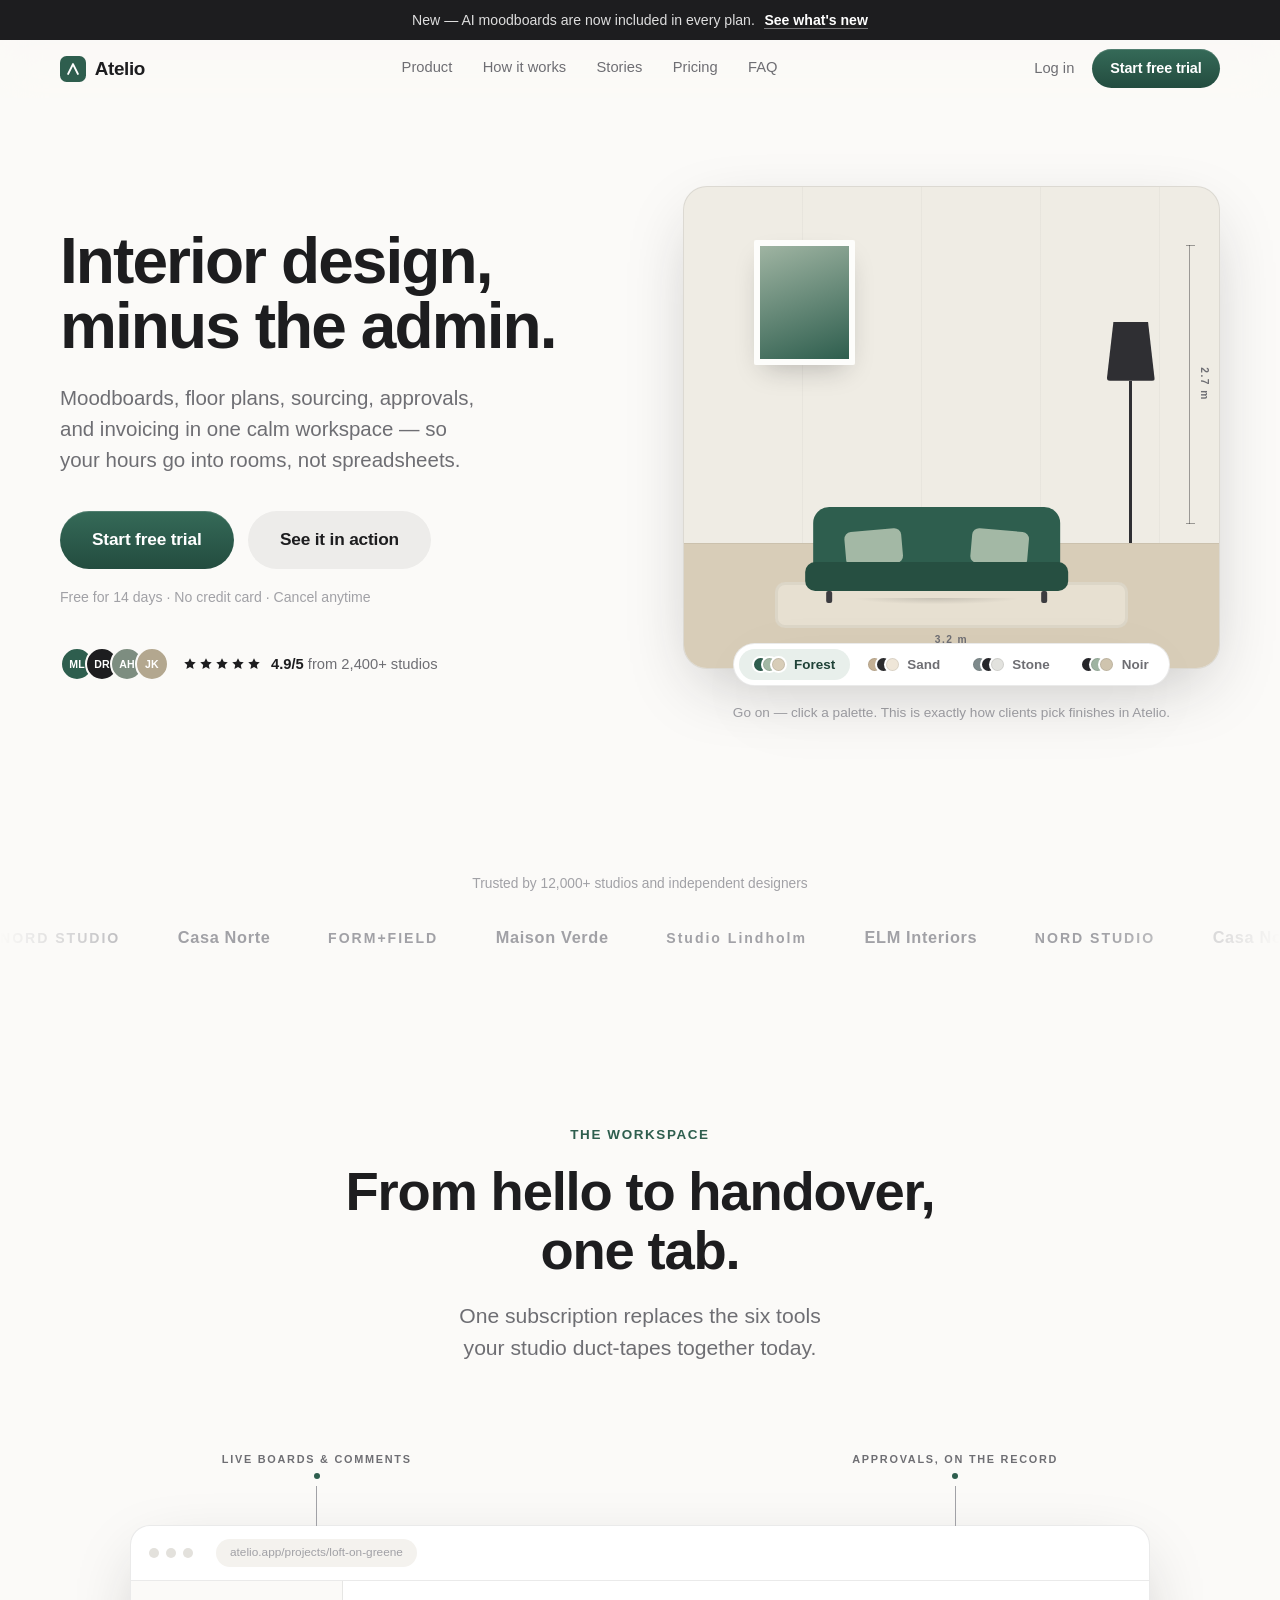
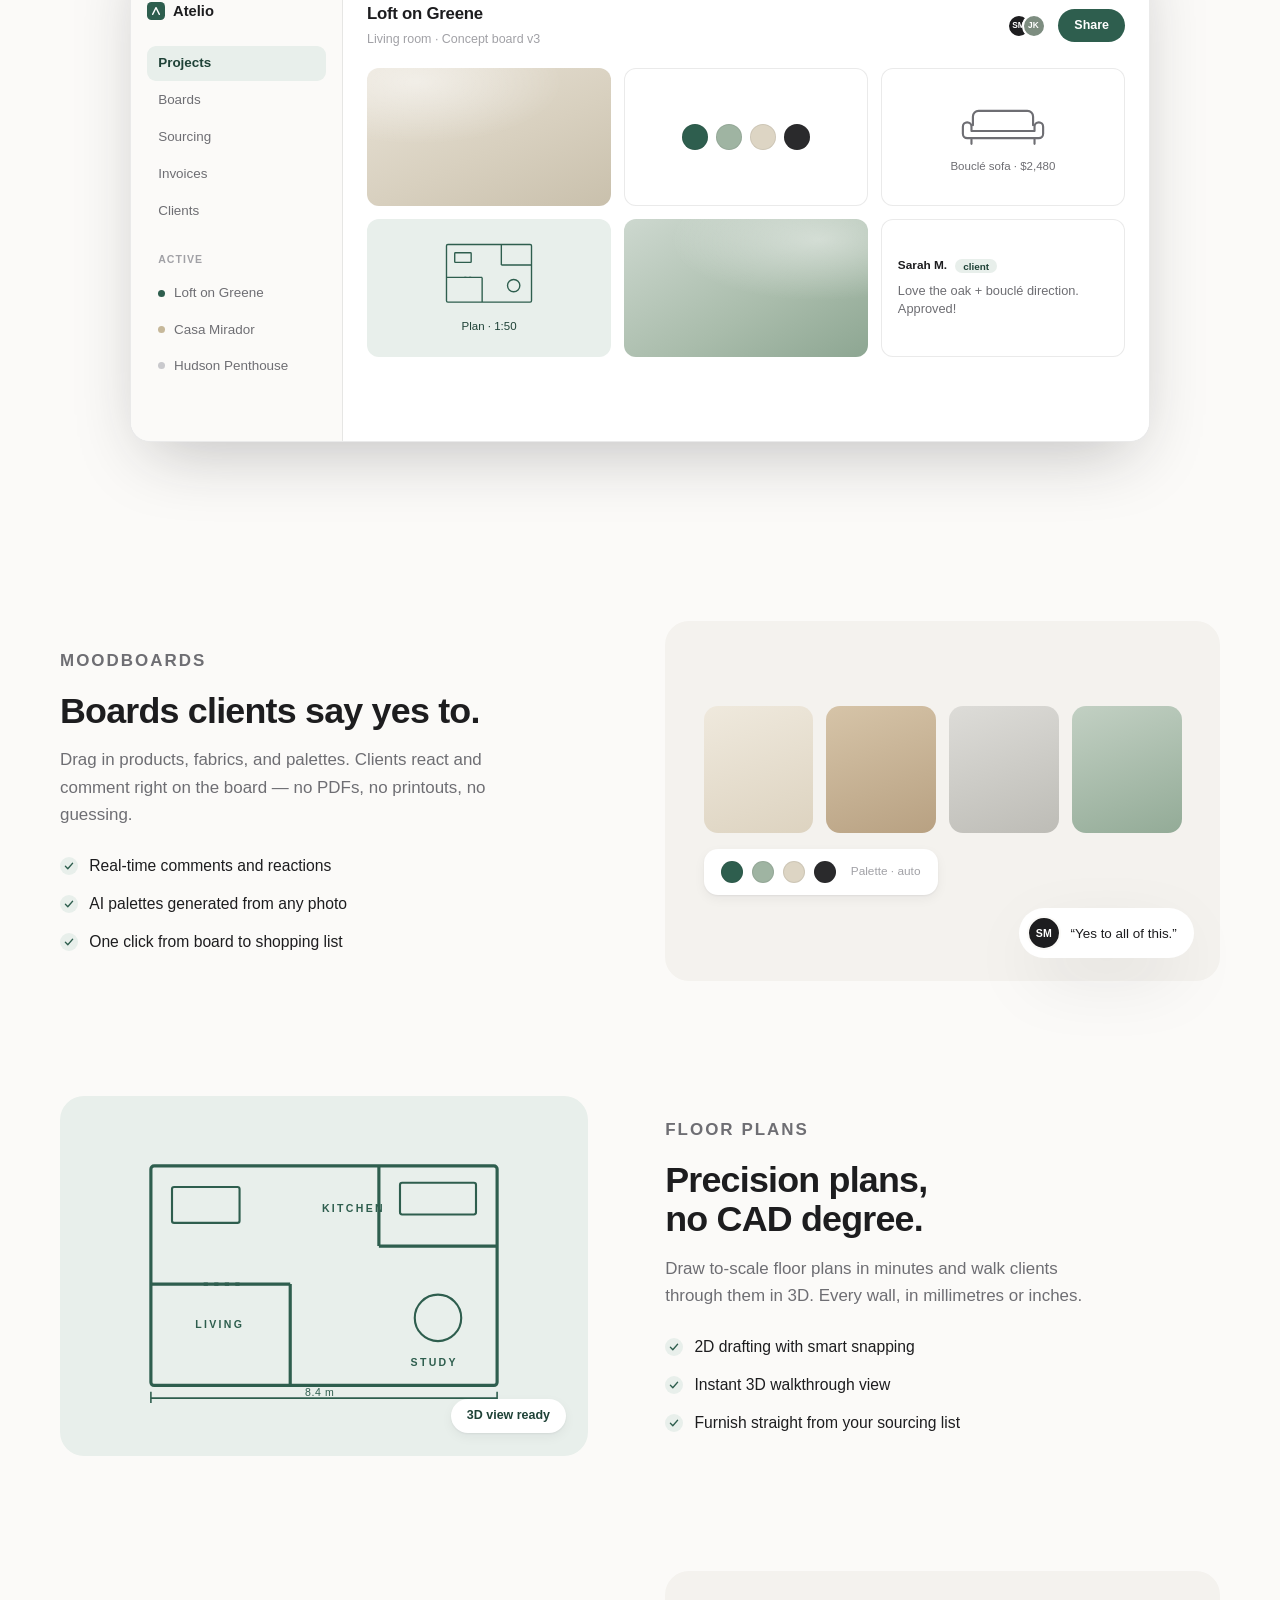
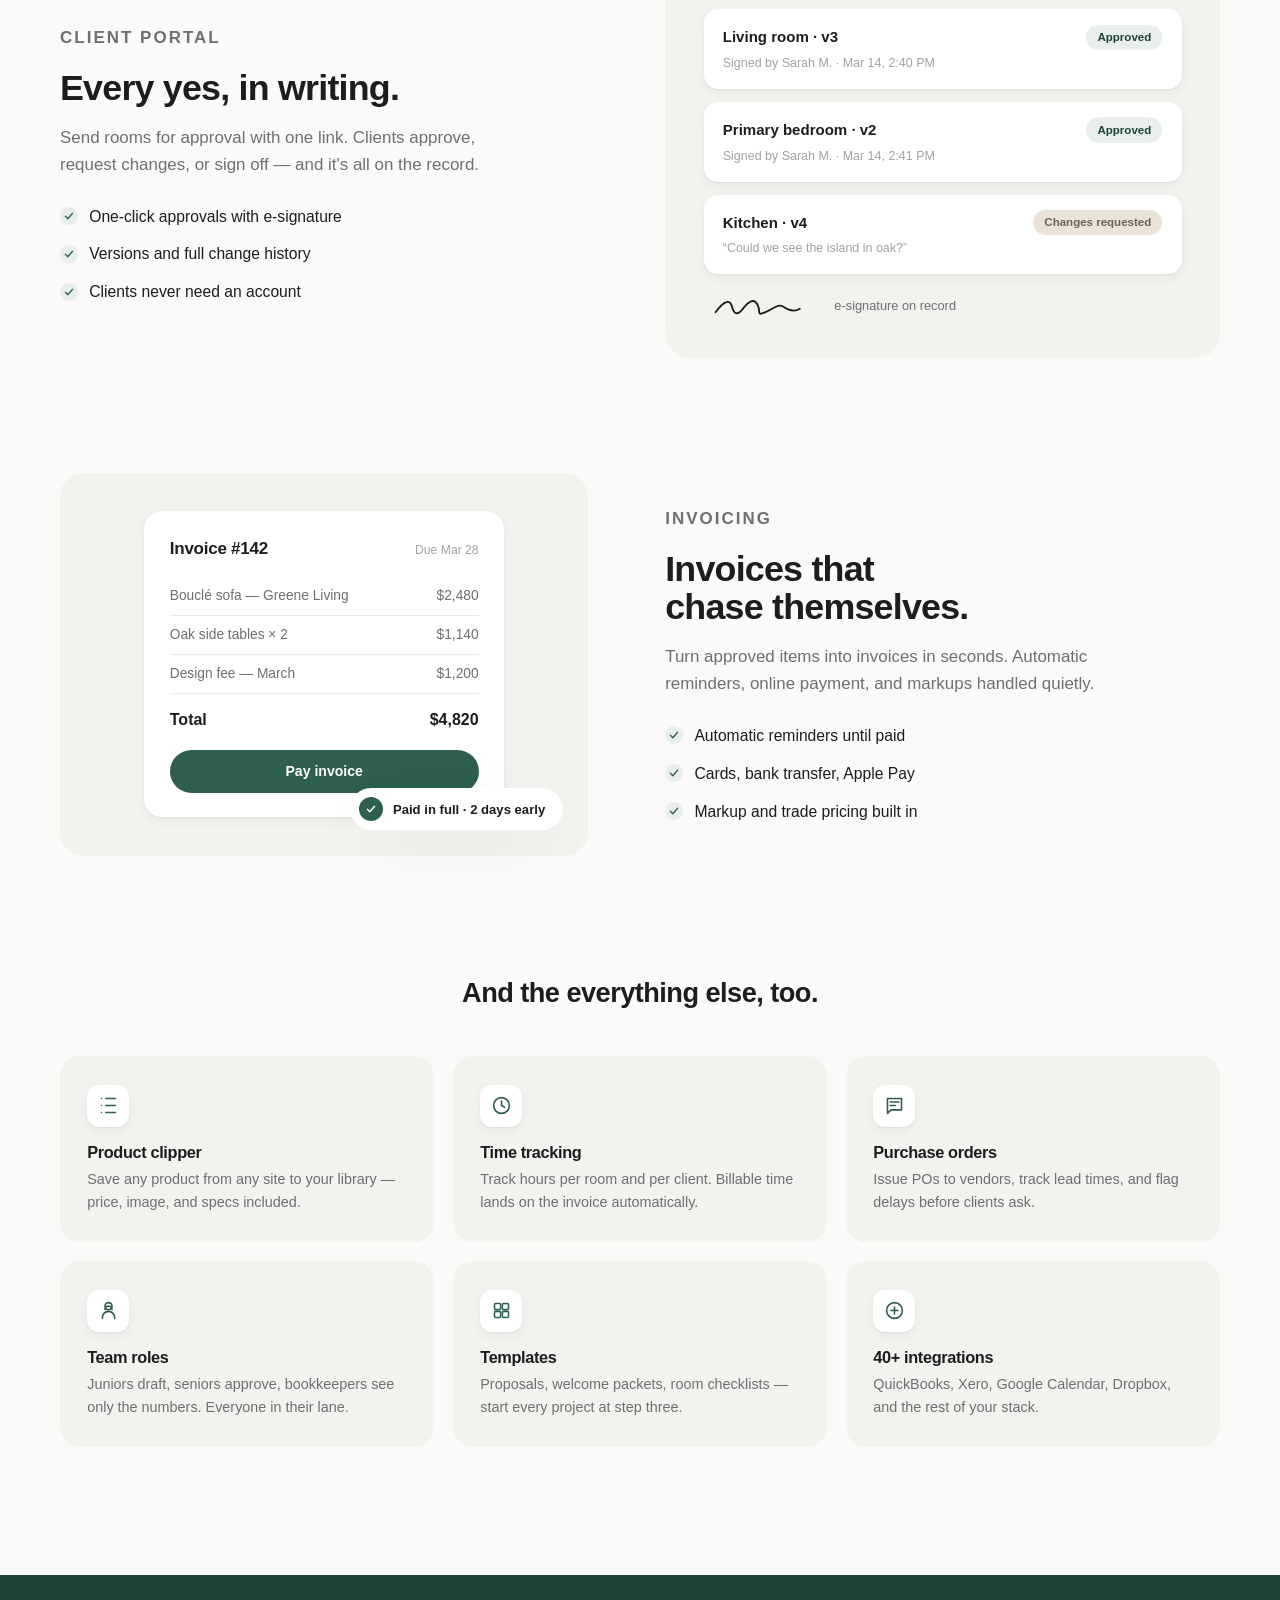
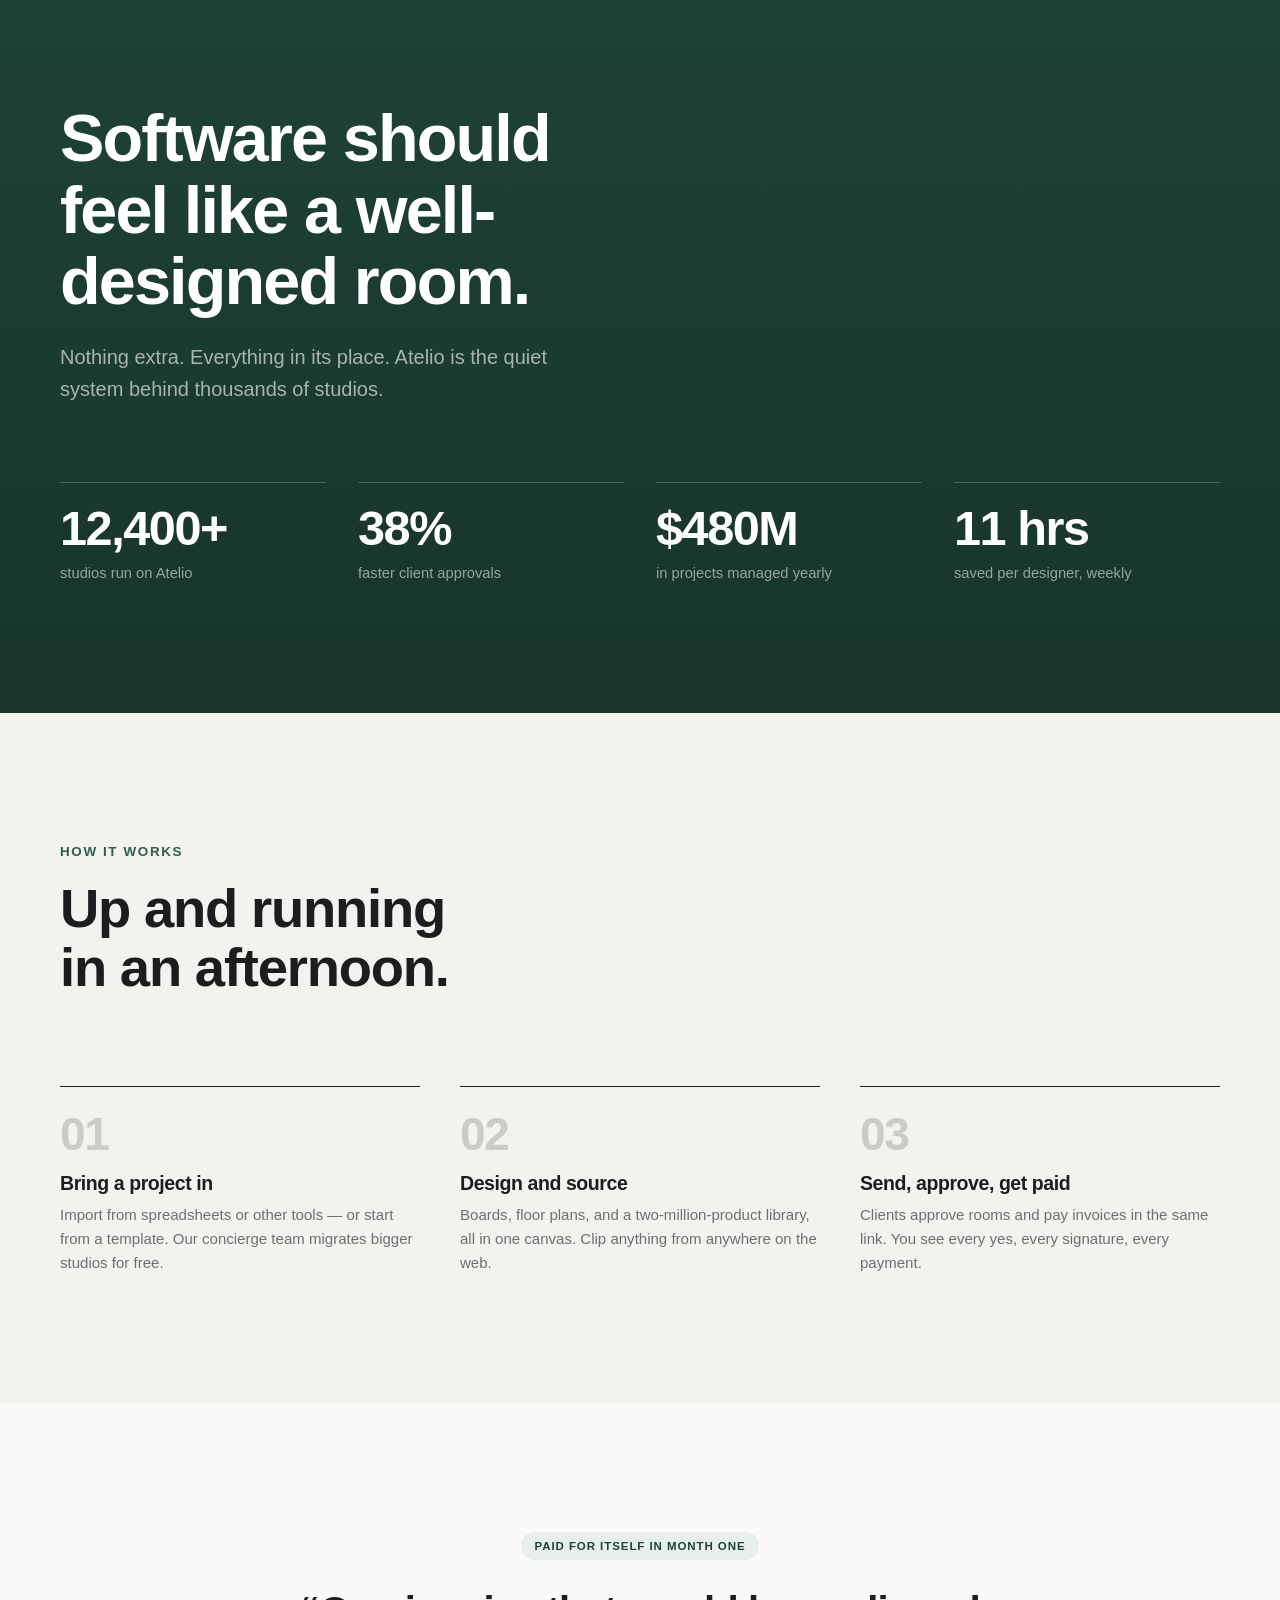
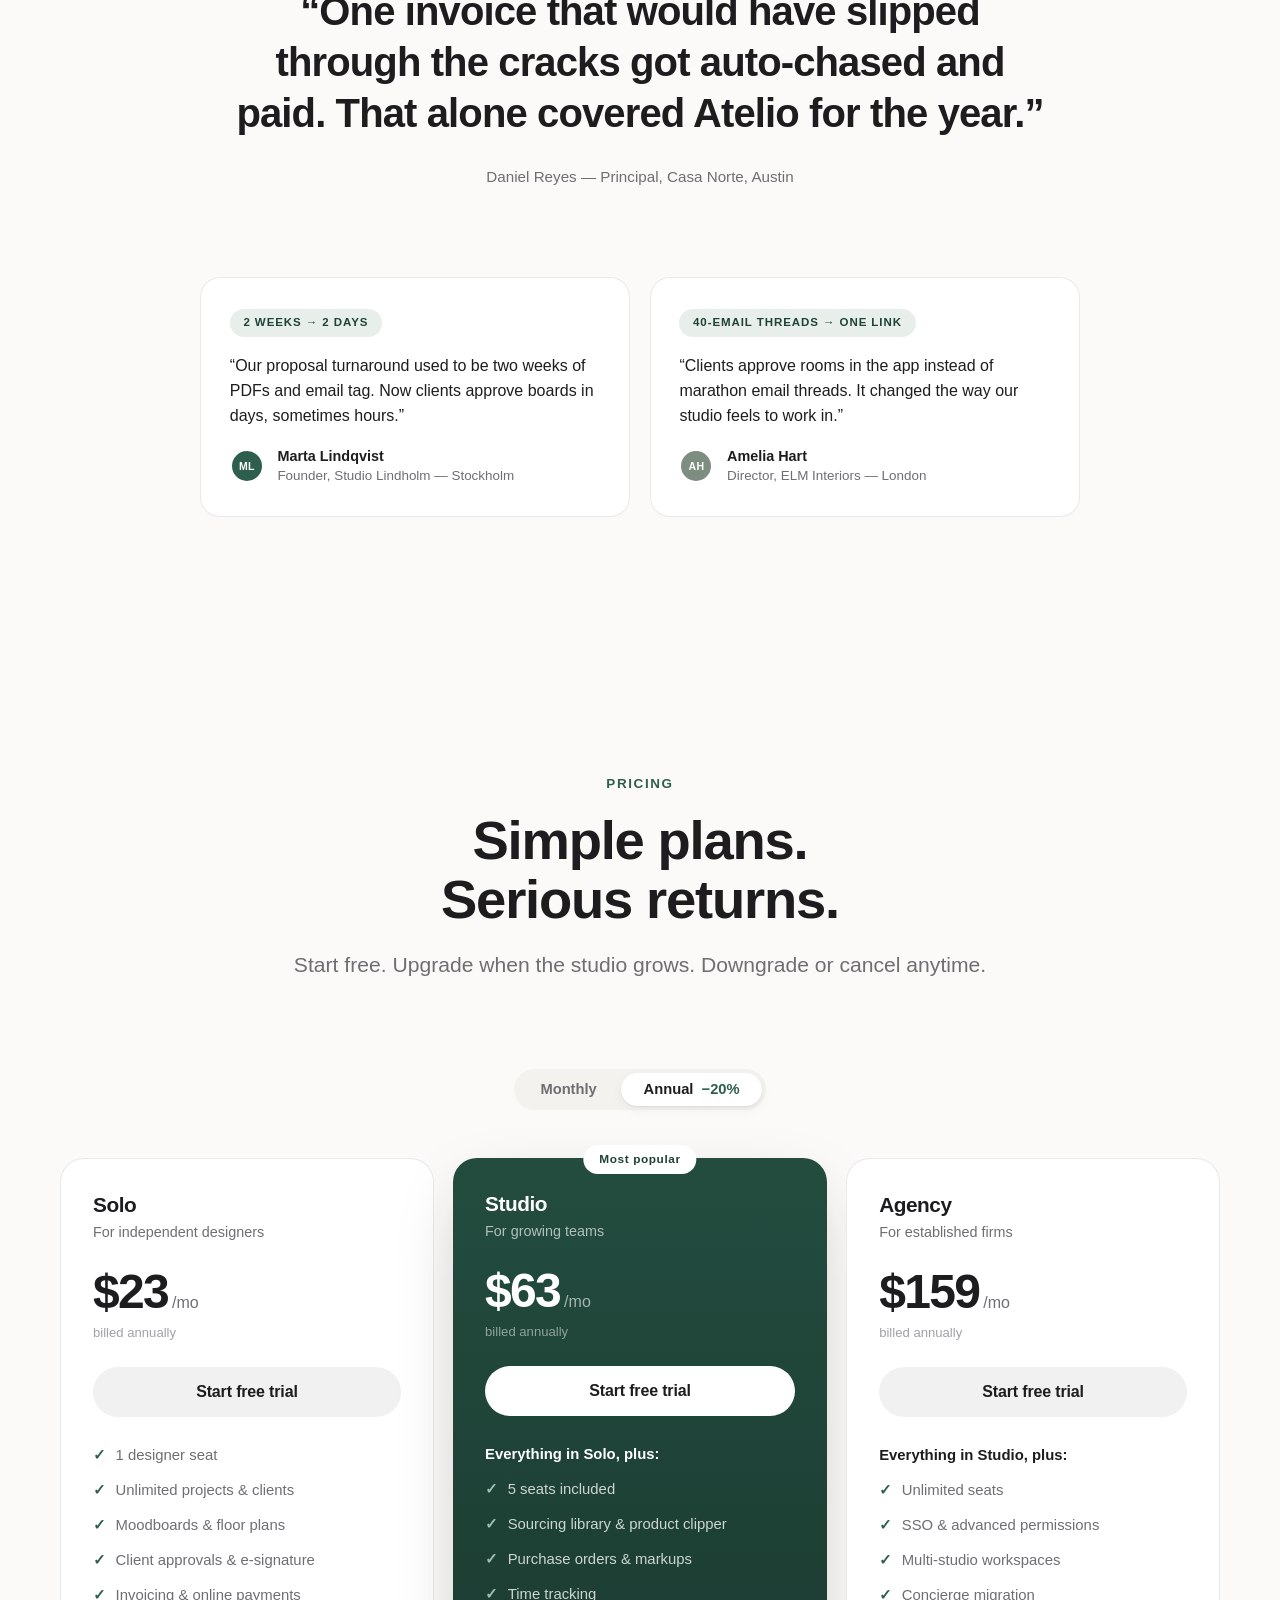
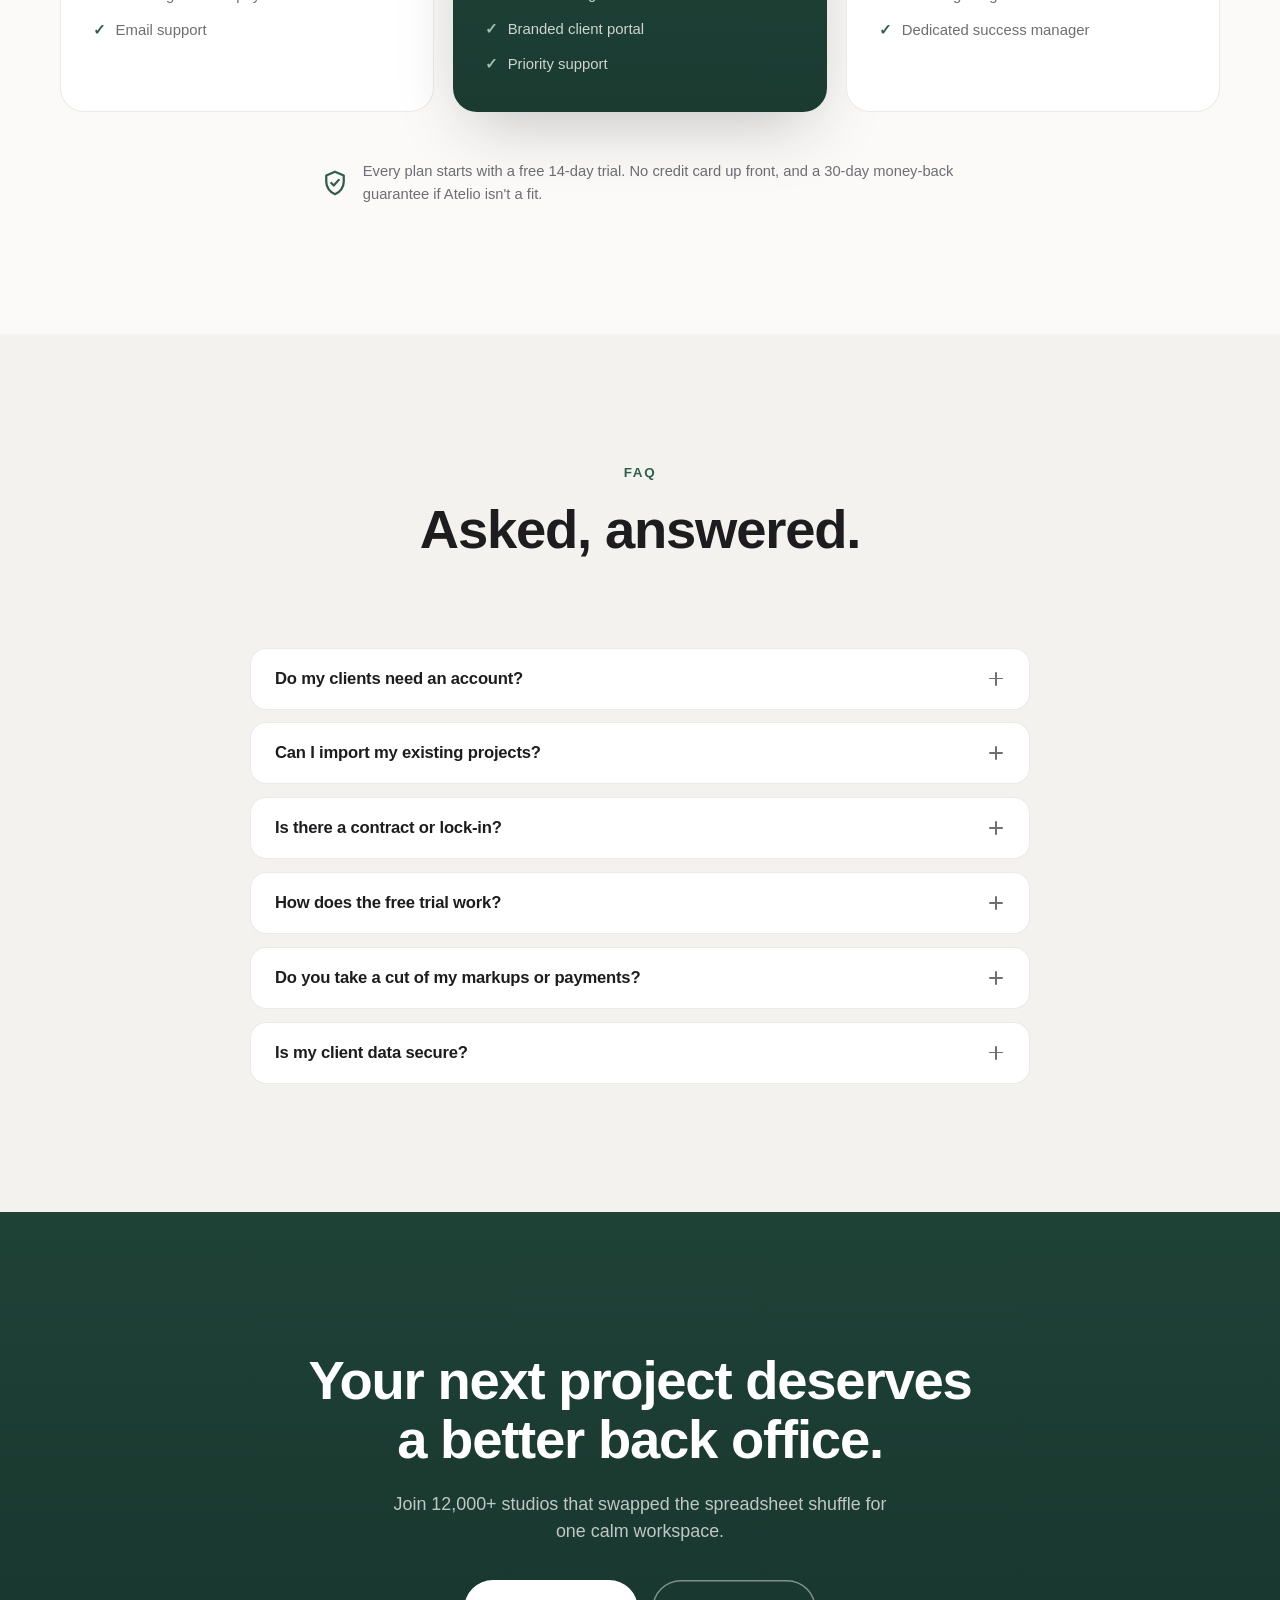
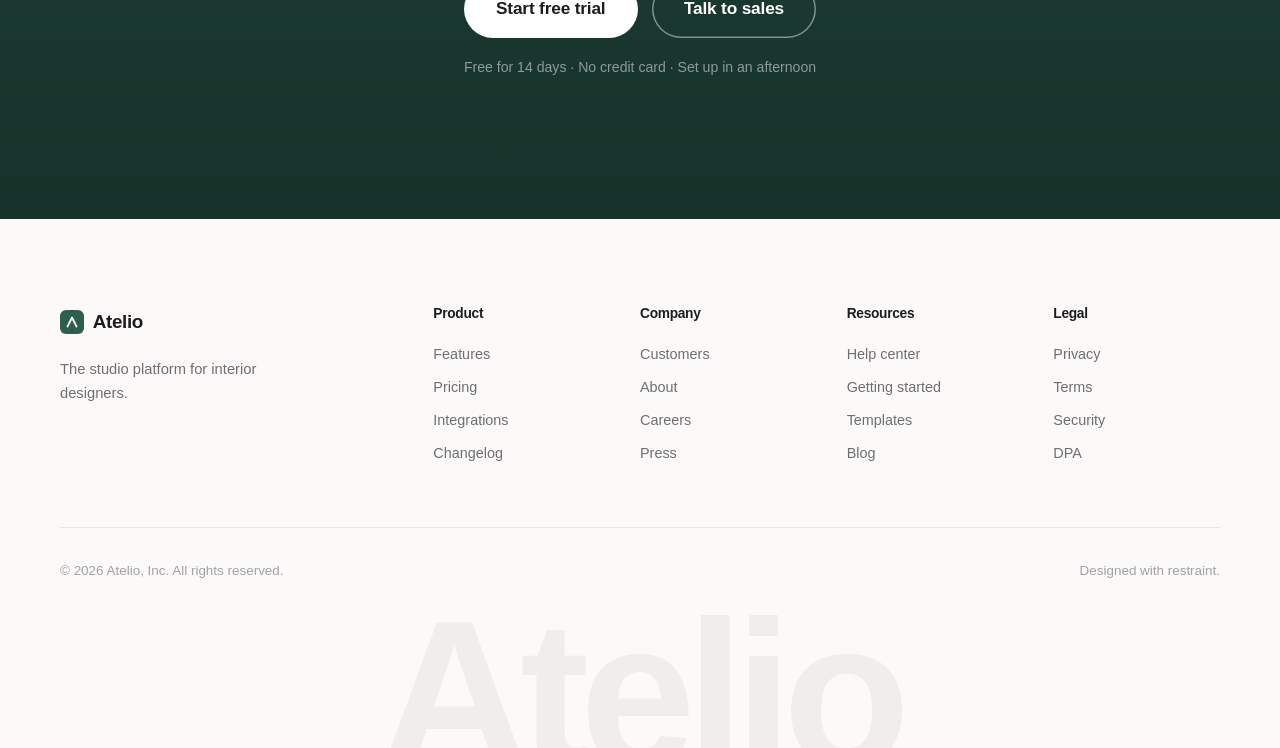
==== commit c206e853: "Redesign: editorial layout with interactive room configurator Make the site feel like a designed int" ====
--- a/index.html
+++ b/index.html
@@ -61,35 +61,110 @@
   <main id="main">
     <!-- Hero -->
     <section class="hero" id="top">
+      <div class="container hero-grid">
+        <div class="hero-copy">
+          <h1 class="reveal">Interior design, minus the admin.</h1>
+          <p class="hero-sub reveal" style="--d:80ms">Moodboards, floor plans, sourcing, approvals, and invoicing in one calm workspace — so your hours go into rooms, not spreadsheets.</p>
+          <div class="hero-ctas reveal" style="--d:160ms">
+            <a class="btn btn-primary btn-lg" href="#pricing">Start free trial</a>
+            <a class="btn btn-ghost btn-lg" href="#features">See it in action</a>
+          </div>
+          <p class="hero-note reveal" style="--d:220ms">Free for 14 days · No credit card · Cancel anytime</p>
+          <div class="hero-proof reveal" style="--d:280ms">
+            <div class="avatars" aria-hidden="true">
+              <span class="av av-1">ML</span>
+              <span class="av av-2">DR</span>
+              <span class="av av-3">AH</span>
+              <span class="av av-4">JK</span>
+            </div>
+            <div class="proof-text">
+              <span class="stars" aria-label="Rated 4.9 out of 5">
+                <svg viewBox="0 0 20 20" aria-hidden="true"><path d="M10 1.7l2.5 5.2 5.7.7-4.2 3.9 1.1 5.6L10 14.3l-5.1 2.8 1.1-5.6L1.8 7.6l5.7-.7z"/></svg>
+                <svg viewBox="0 0 20 20" aria-hidden="true"><path d="M10 1.7l2.5 5.2 5.7.7-4.2 3.9 1.1 5.6L10 14.3l-5.1 2.8 1.1-5.6L1.8 7.6l5.7-.7z"/></svg>
+                <svg viewBox="0 0 20 20" aria-hidden="true"><path d="M10 1.7l2.5 5.2 5.7.7-4.2 3.9 1.1 5.6L10 14.3l-5.1 2.8 1.1-5.6L1.8 7.6l5.7-.7z"/></svg>
+                <svg viewBox="0 0 20 20" aria-hidden="true"><path d="M10 1.7l2.5 5.2 5.7.7-4.2 3.9 1.1 5.6L10 14.3l-5.1 2.8 1.1-5.6L1.8 7.6l5.7-.7z"/></svg>
+                <svg viewBox="0 0 20 20" aria-hidden="true"><path d="M10 1.7l2.5 5.2 5.7.7-4.2 3.9 1.1 5.6L10 14.3l-5.1 2.8 1.1-5.6L1.8 7.6l5.7-.7z"/></svg>
+              </span>
+              <span><strong>4.9/5</strong> from 2,400+ studios</span>
+            </div>
+          </div>
+        </div>
+
+        <!-- Interactive room -->
+        <div class="hero-stage reveal" style="--d:200ms">
+          <div class="room" id="room" data-palette="forest" role="img" aria-label="Illustrated living room that recolors with the selected palette">
+            <div class="art" aria-hidden="true"></div>
+            <div class="lamp" aria-hidden="true"></div>
+            <div class="floor" aria-hidden="true"></div>
+            <div class="rug" aria-hidden="true"></div>
+            <div class="sofa" aria-hidden="true">
+              <i class="sofa-back"></i>
+              <i class="cush cush-1"></i>
+              <i class="cush cush-2"></i>
+              <i class="sofa-seat"></i>
+              <i class="leg leg-1"></i>
+              <i class="leg leg-2"></i>
+            </div>
+            <div class="dim dim-w" aria-hidden="true"><span>3.2 m</span></div>
+            <div class="dim dim-h" aria-hidden="true"><span>2.7 m</span></div>
+          </div>
+          <div class="pal-dock" role="group" aria-label="Choose a palette">
+            <button type="button" class="pal-btn active" data-palette="forest" aria-pressed="true">
+              <span class="pal-chips" aria-hidden="true"><i style="background:#2e5e4e"></i><i style="background:#a3b8a5"></i><i style="background:#d8cdb8"></i></span>Forest
+            </button>
+            <button type="button" class="pal-btn" data-palette="sand" aria-pressed="false">
+              <span class="pal-chips" aria-hidden="true"><i style="background:#c4b094"></i><i style="background:#2c2c2e"></i><i style="background:#efe6d8"></i></span>Sand
+            </button>
+            <button type="button" class="pal-btn" data-palette="stone" aria-pressed="false">
+              <span class="pal-chips" aria-hidden="true"><i style="background:#7e8a8c"></i><i style="background:#26262a"></i><i style="background:#e2e2de"></i></span>Stone
+            </button>
+            <button type="button" class="pal-btn" data-palette="noir" aria-pressed="false">
+              <span class="pal-chips" aria-hidden="true"><i style="background:#26262a"></i><i style="background:#9fb4a2"></i><i style="background:#cfc4ae"></i></span>Noir
+            </button>
+          </div>
+          <p class="stage-cap">Go on — click a palette. This is exactly how clients pick finishes in Atelio.</p>
+        </div>
+      </div>
+    </section>
+
+    <!-- Logos marquee -->
+    <section class="logos">
       <div class="container">
-        <h1 class="reveal">Interior design,<br />minus the admin.</h1>
-        <p class="hero-sub reveal" style="--d:80ms">Atelio brings moodboards, floor plans, sourcing, client approvals, and invoicing into one calm workspace — so your hours go into rooms, not spreadsheets.</p>
-        <div class="hero-ctas reveal" style="--d:160ms">
-          <a class="btn btn-primary btn-lg" href="#pricing">Start free trial</a>
-          <a class="btn btn-ghost btn-lg" href="#features">See it in action</a>
-        </div>
-        <p class="hero-note reveal" style="--d:220ms">Free for 14 days · No credit card · Cancel anytime</p>
-        <div class="hero-proof reveal" style="--d:280ms">
-          <div class="avatars" aria-hidden="true">
-            <span class="av av-1">ML</span>
-            <span class="av av-2">DR</span>
-            <span class="av av-3">AH</span>
-            <span class="av av-4">JK</span>
-          </div>
-          <div class="proof-text">
-            <span class="stars" aria-label="Rated 4.9 out of 5">
-              <svg viewBox="0 0 20 20" aria-hidden="true"><path d="M10 1.7l2.5 5.2 5.7.7-4.2 3.9 1.1 5.6L10 14.3l-5.1 2.8 1.1-5.6L1.8 7.6l5.7-.7z"/></svg>
-              <svg viewBox="0 0 20 20" aria-hidden="true"><path d="M10 1.7l2.5 5.2 5.7.7-4.2 3.9 1.1 5.6L10 14.3l-5.1 2.8 1.1-5.6L1.8 7.6l5.7-.7z"/></svg>
-              <svg viewBox="0 0 20 20" aria-hidden="true"><path d="M10 1.7l2.5 5.2 5.7.7-4.2 3.9 1.1 5.6L10 14.3l-5.1 2.8 1.1-5.6L1.8 7.6l5.7-.7z"/></svg>
-              <svg viewBox="0 0 20 20" aria-hidden="true"><path d="M10 1.7l2.5 5.2 5.7.7-4.2 3.9 1.1 5.6L10 14.3l-5.1 2.8 1.1-5.6L1.8 7.6l5.7-.7z"/></svg>
-              <svg viewBox="0 0 20 20" aria-hidden="true"><path d="M10 1.7l2.5 5.2 5.7.7-4.2 3.9 1.1 5.6L10 14.3l-5.1 2.8 1.1-5.6L1.8 7.6l5.7-.7z"/></svg>
-            </span>
-            <span><strong>4.9/5</strong> from 2,400+ studios</span>
-          </div>
-        </div>
-
-        <!-- Product mockup -->
-        <div class="hero-visual reveal" style="--d:340ms">
+        <p class="logos-label reveal">Trusted by 12,000+ studios and independent designers</p>
+      </div>
+      <div class="marquee reveal" style="--d:100ms">
+        <div class="marquee-track">
+          <div class="marquee-group">
+            <span class="logo-name">NORD&nbsp;STUDIO</span>
+            <span class="logo-name">Casa&nbsp;Norte</span>
+            <span class="logo-name">FORM+FIELD</span>
+            <span class="logo-name">Maison&nbsp;Verde</span>
+            <span class="logo-name">Studio&nbsp;Lindholm</span>
+            <span class="logo-name">ELM&nbsp;Interiors</span>
+          </div>
+          <div class="marquee-group" aria-hidden="true">
+            <span class="logo-name">NORD&nbsp;STUDIO</span>
+            <span class="logo-name">Casa&nbsp;Norte</span>
+            <span class="logo-name">FORM+FIELD</span>
+            <span class="logo-name">Maison&nbsp;Verde</span>
+            <span class="logo-name">Studio&nbsp;Lindholm</span>
+            <span class="logo-name">ELM&nbsp;Interiors</span>
+          </div>
+        </div>
+      </div>
+    </section>
+
+    <!-- Workspace -->
+    <section class="workspace">
+      <div class="container">
+        <div class="section-head reveal">
+          <p class="eyebrow">The workspace</p>
+          <h2>From hello to handover,<br />one tab.</h2>
+          <p class="lead">One subscription replaces the six tools your studio duct-tapes together today.</p>
+        </div>
+        <div class="workspace-frame reveal" style="--d:120ms">
+          <div class="anno anno-1" aria-hidden="true"><span>Live boards &amp; comments</span><i></i></div>
+          <div class="anno anno-2" aria-hidden="true"><span>Approvals, on the record</span><i></i></div>
           <div class="window" role="img" aria-label="Screenshot of the Atelio app showing a moodboard for a living room project">
             <div class="window-bar">
               <span class="dot"></span><span class="dot"></span><span class="dot"></span>
@@ -164,54 +239,6 @@
               </div>
             </div>
           </div>
-          <div class="float float-approve" aria-hidden="true">
-            <span class="float-ic">
-              <svg viewBox="0 0 20 20" fill="none" stroke="currentColor" stroke-width="2.4" stroke-linecap="round" stroke-linejoin="round"><path d="M4 10.5l4 4 8-9"/></svg>
-            </span>
-            <span><strong>Living room approved</strong><br />Sarah M. · just now</span>
-          </div>
-          <div class="float float-invoice" aria-hidden="true">
-            <span><strong>Invoice #142 — paid</strong><br />$4,820.00 · Apple&nbsp;Pay</span>
-          </div>
-        </div>
-      </div>
-    </section>
-
-    <!-- Logos -->
-    <section class="logos">
-      <div class="container">
-        <p class="logos-label reveal">Trusted by 12,000+ studios and independent designers</p>
-        <div class="logos-row reveal" style="--d:100ms" aria-label="Customer logos">
-          <span class="logo-name">NORD&nbsp;STUDIO</span>
-          <span class="logo-name">Casa&nbsp;Norte</span>
-          <span class="logo-name">FORM+FIELD</span>
-          <span class="logo-name">Maison&nbsp;Verde</span>
-          <span class="logo-name">Studio&nbsp;Lindholm</span>
-          <span class="logo-name">ELM&nbsp;Interiors</span>
-        </div>
-      </div>
-    </section>
-
-    <!-- Stats -->
-    <section class="stats">
-      <div class="container">
-        <div class="stats-grid">
-          <div class="stat reveal">
-            <span class="stat-num"><span class="count" data-target="12400" data-suffix="+">0</span></span>
-            <span class="stat-label">studios run on Atelio</span>
-          </div>
-          <div class="stat reveal" style="--d:80ms">
-            <span class="stat-num"><span class="count" data-target="38" data-suffix="%">0</span></span>
-            <span class="stat-label">faster client approvals</span>
-          </div>
-          <div class="stat reveal" style="--d:160ms">
-            <span class="stat-num"><span class="count" data-target="480" data-prefix="$" data-suffix="M">0</span></span>
-            <span class="stat-label">in projects managed yearly</span>
-          </div>
-          <div class="stat reveal" style="--d:240ms">
-            <span class="stat-num"><span class="count" data-target="11" data-suffix="&nbsp;hrs">0</span></span>
-            <span class="stat-label">saved per designer, weekly</span>
-          </div>
         </div>
       </div>
     </section>
@@ -219,12 +246,6 @@
     <!-- Features -->
     <section class="features" id="features">
       <div class="container">
-        <div class="section-head reveal">
-          <p class="eyebrow">The platform</p>
-          <h2>Everything between<br />hello and handover.</h2>
-          <p class="lead">One subscription replaces the six tools your studio duct-tapes together today.</p>
-        </div>
-
         <!-- Showcase: Moodboards -->
         <div class="show-row reveal">
           <div class="show-text">
@@ -405,10 +426,36 @@
       </div>
     </section>
 
+    <!-- Statement + stats -->
+    <section class="statement">
+      <div class="container">
+        <h2 class="reveal">Software should feel like a well-designed room.</h2>
+        <p class="statement-sub reveal" style="--d:80ms">Nothing extra. Everything in its place. Atelio is the quiet system behind thousands of studios.</p>
+        <div class="stats-grid">
+          <div class="stat reveal">
+            <span class="stat-num"><span class="count" data-target="12400" data-suffix="+">0</span></span>
+            <span class="stat-label">studios run on Atelio</span>
+          </div>
+          <div class="stat reveal" style="--d:80ms">
+            <span class="stat-num"><span class="count" data-target="38" data-suffix="%">0</span></span>
+            <span class="stat-label">faster client approvals</span>
+          </div>
+          <div class="stat reveal" style="--d:160ms">
+            <span class="stat-num"><span class="count" data-target="480" data-prefix="$" data-suffix="M">0</span></span>
+            <span class="stat-label">in projects managed yearly</span>
+          </div>
+          <div class="stat reveal" style="--d:240ms">
+            <span class="stat-num"><span class="count" data-target="11" data-suffix="&nbsp;hrs">0</span></span>
+            <span class="stat-label">saved per designer, weekly</span>
+          </div>
+        </div>
+      </div>
+    </section>
+
     <!-- How it works -->
     <section class="how" id="how">
       <div class="container">
-        <div class="section-head reveal">
+        <div class="section-head head-left reveal">
           <p class="eyebrow">How it works</p>
           <h2>Up and running<br />in an afternoon.</h2>
         </div>
@@ -435,10 +482,11 @@
     <!-- Testimonials -->
     <section class="quotes" id="stories">
       <div class="container">
-        <div class="section-head reveal">
-          <p class="eyebrow">From the studios</p>
-          <h2>Designers run better<br />businesses on Atelio.</h2>
-        </div>
+        <figure class="quote-hero reveal">
+          <span class="quote-metric">Paid for itself in month one</span>
+          <blockquote>“One invoice that would have slipped through the cracks got auto-chased and paid. That alone covered Atelio for the year.”</blockquote>
+          <figcaption>Daniel Reyes — Principal, Casa Norte, Austin</figcaption>
+        </figure>
         <div class="quotes-grid">
           <figure class="quote-card reveal">
             <span class="quote-metric">2 weeks → 2 days</span>
@@ -449,14 +497,6 @@
             </figcaption>
           </figure>
           <figure class="quote-card reveal" style="--d:100ms">
-            <span class="quote-metric">Paid for itself in month one</span>
-            <blockquote>“One invoice that would have slipped through the cracks got auto-chased and paid. That alone covered Atelio for the year.”</blockquote>
-            <figcaption>
-              <span class="av av-2" aria-hidden="true">DR</span>
-              <span><strong>Daniel Reyes</strong><br />Principal, Casa Norte — Austin</span>
-            </figcaption>
-          </figure>
-          <figure class="quote-card reveal" style="--d:200ms">
             <span class="quote-metric">40-email threads → one link</span>
             <blockquote>“Clients approve rooms in the app instead of marathon email threads. It changed the way our studio feels to work in.”</blockquote>
             <figcaption>
@@ -505,7 +545,7 @@
             <p class="plan-for">For growing teams</p>
             <p class="plan-price"><span class="amount" data-m="79" data-a="63">$63</span><span class="per">/mo</span></p>
             <p class="plan-billed" data-m="billed monthly" data-a="billed annually">billed annually</p>
-            <a class="btn btn-primary btn-block" href="#pricing">Start free trial</a>
+            <a class="btn btn-light btn-block" href="#pricing">Start free trial</a>
             <ul class="plan-list">
               <li><strong>Everything in Solo, plus:</strong></li>
               <li>5 seats included</li>
@@ -612,7 +652,7 @@
       <div class="container">
         <h2 class="reveal">Your next project deserves<br />a better back office.</h2>
         <p class="reveal" style="--d:80ms">Join 12,000+ studios that swapped the spreadsheet shuffle for one calm workspace.</p>
-        <div class="hero-ctas reveal" style="--d:160ms">
+        <div class="hero-ctas cta-ctas reveal" style="--d:160ms">
           <a class="btn btn-light btn-lg" href="#pricing">Start free trial</a>
           <a class="btn btn-outline btn-lg" href="#pricing">Talk to sales</a>
         </div>
@@ -665,6 +705,7 @@
         <p>© <span id="year">2026</span> Atelio, Inc. All rights reserved.</p>
         <p>Designed with restraint.</p>
       </div>
+      <div class="foot-mark" aria-hidden="true">Atelio</div>
     </div>
   </footer>
 
--- a/styles.css
+++ b/styles.css
@@ -2,6 +2,8 @@
    Atelio — marketing site
    Palette: warm neutrals + deep pine green. No purple, no orange.
    Type: native system stack (SF Pro on Apple devices).
+   The site should feel like a well-designed interior:
+   gallery whites, material swatches, architect's annotations.
    ============================================================ */
 
 :root {
@@ -17,8 +19,6 @@
   --accent-tint: #e8efeb;
   --accent-soft: #9cc2b2;
   --sand: #e9e3d8;
-  --dark: #141413;
-  --dark-card: #1f1f1e;
   --radius: 20px;
   --radius-sm: 12px;
   --pill: 980px;
@@ -89,8 +89,8 @@
 }
 
 h1 {
-  font-size: clamp(2.9rem, 7.2vw, 5.3rem);
-  letter-spacing: -0.028em;
+  font-size: clamp(2.7rem, 5vw, 4.5rem);
+  letter-spacing: -0.03em;
   line-height: 1.02;
 }
 
@@ -118,6 +118,11 @@
   margin: 0 auto clamp(3.5rem, 7vw, 5.5rem);
 }
 .section-head .lead { margin-top: 1.2rem; }
+.section-head.head-left {
+  text-align: left;
+  margin-left: 0;
+  max-width: 640px;
+}
 
 /* ---------- Buttons ---------- */
 
@@ -139,7 +144,11 @@
 }
 .btn:active { transform: scale(0.97); }
 
-.btn-primary { background: var(--accent); color: #fff; }
+.btn-primary {
+  background: linear-gradient(180deg, #356a58, var(--accent-dark));
+  color: #fff;
+  box-shadow: inset 0 1px 0 rgba(255, 255, 255, 0.14);
+}
 .btn-primary:hover { background: var(--accent-dark); transform: translateY(-1px); box-shadow: 0 10px 24px -10px rgba(46, 94, 78, 0.6); }
 
 .btn-ghost { background: rgba(29, 29, 31, 0.06); color: var(--ink); }
@@ -215,11 +224,26 @@
 
 .nav-links { display: flex; gap: 1.9rem; }
 .nav-links a {
+  position: relative;
   font-size: 0.92rem;
   color: var(--ink-2);
+  padding-bottom: 2px;
   transition: color 0.2s ease;
 }
+.nav-links a::after {
+  content: "";
+  position: absolute;
+  left: 0;
+  bottom: -2px;
+  width: 100%;
+  height: 1.5px;
+  background: var(--ink);
+  transform: scaleX(0);
+  transform-origin: left;
+  transition: transform 0.25s ease;
+}
 .nav-links a:hover { color: var(--ink); }
+.nav-links a:hover::after { transform: scaleX(1); }
 
 .nav-cta { display: flex; align-items: center; gap: 1.1rem; }
 .nav-login { font-size: 0.92rem; color: var(--ink-2); transition: color 0.2s ease; }
@@ -270,15 +294,19 @@
 
 /* ---------- Hero ---------- */
 
-.hero {
-  padding: clamp(4rem, 9vw, 7rem) 0 0;
-  text-align: center;
+.hero { padding: clamp(3.5rem, 7vw, 5.5rem) 0 clamp(3rem, 6vw, 5rem); }
+
+.hero-grid {
+  display: grid;
+  grid-template-columns: 1.02fr 0.98fr;
+  gap: clamp(2.5rem, 5vw, 4.5rem);
+  align-items: center;
 }
 
 .hero-sub {
-  max-width: 640px;
-  margin: 1.6rem auto 0;
-  font-size: clamp(1.1rem, 1.8vw, 1.35rem);
+  max-width: 34rem;
+  margin-top: 1.5rem;
+  font-size: clamp(1.08rem, 1.6vw, 1.28rem);
   line-height: 1.5;
   color: var(--ink-2);
   text-wrap: balance;
@@ -286,9 +314,8 @@
 
 .hero-ctas {
   display: flex;
-  justify-content: center;
   gap: 0.9rem;
-  margin-top: 2.4rem;
+  margin-top: 2.2rem;
   flex-wrap: wrap;
 }
 
@@ -301,9 +328,8 @@
 .hero-proof {
   display: flex;
   align-items: center;
-  justify-content: center;
   gap: 0.9rem;
-  margin-top: 2.6rem;
+  margin-top: 2.4rem;
   flex-wrap: wrap;
 }
 
@@ -340,13 +366,332 @@
 .stars { display: inline-flex; gap: 2px; }
 .stars svg { width: 14px; height: 14px; fill: var(--ink); }
 
-/* ---------- Hero mockup ---------- */
-
-.hero-visual {
+/* ---------- Interactive room ---------- */
+
+.room {
+  position: relative;
+  aspect-ratio: 10 / 9;
+  border-radius: 24px;
+  overflow: hidden;
+  border: 1px solid var(--line);
+  box-shadow: var(--shadow-lg);
+  background: var(--wall);
+}
+.room, .room * { transition: background-color 0.55s ease, background 0.55s ease; }
+
+/* palettes */
+.room[data-palette="forest"] {
+  --wall: #efece4; --floor: #d8cdb8; --rug: #e7e0d1;
+  --sofa: #2e5e4e; --sofa-2: #264f41; --cushion: #a3b8a5;
+  --art1: #9fb4a2; --art2: #2e5e4e;
+}
+.room[data-palette="sand"] {
+  --wall: #f2ece2; --floor: #ddd2bf; --rug: #f0eadf;
+  --sofa: #c4b094; --sofa-2: #b29e80; --cushion: #2c2c2e;
+  --art1: #e3d7c2; --art2: #8a795d;
+}
+.room[data-palette="stone"] {
+  --wall: #eeeeec; --floor: #d4d4cf; --rug: #e5e5e1;
+  --sofa: #7e8a8c; --sofa-2: #6e7a7c; --cushion: #26262a;
+  --art1: #c9cfd1; --art2: #5d686b;
+}
+.room[data-palette="noir"] {
+  --wall: #eae8e2; --floor: #cfc4ae; --rug: #e0dbd0;
+  --sofa: #26262a; --sofa-2: #1d1d21; --cushion: #9fb4a2;
+  --art1: #3a3a3e; --art2: #9fb4a2;
+}
+
+/* subtle wall panelling */
+.room::before {
+  content: "";
+  position: absolute;
+  inset: 0 0 26% 0;
+  background-image: repeating-linear-gradient(90deg, transparent 0 118px, rgba(29, 29, 31, 0.035) 118px 119px);
+  pointer-events: none;
+}
+
+.floor {
+  position: absolute;
+  inset: auto 0 0 0;
+  height: 26%;
+  background: var(--floor);
+  border-top: 1px solid rgba(29, 29, 31, 0.07);
+}
+
+.rug {
+  position: absolute;
+  left: 17%;
+  right: 17%;
+  bottom: 8.5%;
+  height: 9.5%;
+  border-radius: 10px;
+  background: var(--rug);
+  box-shadow: inset 0 0 0 3px rgba(29, 29, 31, 0.05);
+}
+
+.art {
+  position: absolute;
+  left: 13%;
+  top: 11%;
+  width: 19%;
+  aspect-ratio: 3 / 3.7;
+  background: linear-gradient(160deg, var(--art1), var(--art2));
+  border: 6px solid #fdfdfb;
+  border-radius: 2px;
+  box-shadow: 0 12px 28px -10px rgba(29, 29, 31, 0.28);
+}
+
+.lamp {
+  position: absolute;
+  right: 12%;
+  bottom: 25%;
+  width: 9%;
+  height: 47%;
+}
+.lamp::before {
+  content: "";
+  position: absolute;
+  top: 0;
+  left: 0;
+  width: 100%;
+  height: 26%;
+  background: #2f2f33;
+  clip-path: polygon(14% 0, 86% 0, 100% 100%, 0 100%);
+  border-radius: 3px;
+}
+.lamp::after {
+  content: "";
+  position: absolute;
+  top: 26%;
+  bottom: 0;
+  left: 50%;
+  width: 2.5px;
+  margin-left: -1.25px;
+  background: #2f2f33;
+}
+
+.sofa {
+  position: absolute;
+  left: 50%;
+  bottom: 13.5%;
+  width: 46%;
+  aspect-ratio: 2.55 / 1;
+  transform: translateX(-56%);
+}
+.sofa i { position: absolute; display: block; }
+.sofa-back {
+  inset: 0 0 26% 0;
+  background: var(--sofa);
+  border-radius: 16px 16px 5px 5px;
+}
+.sofa-seat {
+  left: -3.5%;
+  right: -3.5%;
+  bottom: 13%;
+  height: 30%;
+  background: var(--sofa-2);
+  border-radius: 10px;
+}
+.cush {
+  bottom: 40%;
+  width: 23%;
+  height: 36%;
+  background: var(--cushion);
+  border-radius: 7px;
+}
+.cush-1 { left: 13%; transform: rotate(-5deg); }
+.cush-2 { right: 13%; transform: rotate(5deg); }
+.leg {
+  bottom: 0;
+  width: 2.6%;
+  height: 13%;
+  background: #3c3c40;
+  border-radius: 2px;
+}
+.leg-1 { left: 5%; }
+.leg-2 { right: 5%; }
+.sofa::after {
+  content: "";
+  position: absolute;
+  left: 2%;
+  right: 2%;
+  bottom: -4%;
+  height: 10%;
+  background: radial-gradient(50% 100% at 50% 0, rgba(29, 29, 31, 0.16), transparent 70%);
+}
+
+/* architect's dimension lines */
+.dim {
+  position: absolute;
+  color: var(--ink-2);
+  font-size: 0.64rem;
+  font-weight: 600;
+  letter-spacing: 0.14em;
+}
+.dim::before, .dim::after {
+  content: "";
+  position: absolute;
+  background: rgba(29, 29, 31, 0.4);
+}
+.dim-w {
+  left: 24%;
+  right: 24%;
+  bottom: 3.6%;
+  border-top: 1px solid rgba(29, 29, 31, 0.4);
+}
+.dim-w::before { left: 0; top: -4px; width: 1px; height: 9px; }
+.dim-w::after { right: 0; top: -4px; width: 1px; height: 9px; }
+.dim-w span {
+  position: absolute;
+  top: -1.9em;
+  left: 50%;
+  transform: translateX(-50%);
+}
+.dim-h {
+  top: 12%;
+  bottom: 30%;
+  right: 5.5%;
+  border-left: 1px solid rgba(29, 29, 31, 0.4);
+}
+.dim-h::before { top: 0; left: -4px; width: 9px; height: 1px; }
+.dim-h::after { bottom: 0; left: -4px; width: 9px; height: 1px; }
+.dim-h span {
+  position: absolute;
+  top: 50%;
+  left: 0.55em;
+  transform: translateY(-50%);
+  writing-mode: vertical-rl;
+}
+
+/* palette dock */
+.pal-dock {
+  position: relative;
+  z-index: 2;
+  display: flex;
+  flex-wrap: wrap;
+  justify-content: center;
+  gap: 2px;
+  width: fit-content;
+  margin: -26px auto 0;
+  background: #fff;
+  border: 1px solid var(--line);
+  border-radius: var(--pill);
+  padding: 5px;
+  box-shadow: var(--shadow-lg);
+}
+.pal-btn {
+  display: inline-flex;
+  align-items: center;
+  gap: 0.55rem;
+  border: none;
+  background: transparent;
+  cursor: pointer;
+  font-family: inherit;
+  font-size: 0.84rem;
+  font-weight: 600;
+  color: var(--ink-2);
+  padding: 0.5rem 0.95rem;
+  border-radius: var(--pill);
+  transition: background 0.25s ease, color 0.25s ease;
+}
+.pal-btn:hover { color: var(--ink); }
+.pal-btn.active { background: var(--accent-tint); color: var(--accent-deep); }
+.pal-chips { display: inline-flex; }
+.pal-chips i {
+  width: 13px;
+  height: 13px;
+  border-radius: 50%;
+  box-shadow: inset 0 0 0 1px rgba(29, 29, 31, 0.1), 0 0 0 2px #fff;
+}
+.pal-chips i + i { margin-left: -4px; }
+
+.stage-cap {
+  text-align: center;
+  font-size: 0.85rem;
+  color: var(--ink-3);
+  margin-top: 1rem;
+}
+
+/* ---------- Logos marquee ---------- */
+
+.logos { padding: clamp(3rem, 6vw, 4.5rem) 0; }
+.logos-label {
+  text-align: center;
+  font-size: 0.86rem;
+  color: var(--ink-3);
+  margin-bottom: 1.8rem;
+}
+.marquee {
+  overflow: hidden;
+  -webkit-mask-image: linear-gradient(90deg, transparent, #000 14%, #000 86%, transparent);
+  mask-image: linear-gradient(90deg, transparent, #000 14%, #000 86%, transparent);
+}
+.marquee-track {
+  display: flex;
+  gap: 3.6rem;
+  width: max-content;
+  animation: marquee 38s linear infinite;
+}
+.marquee:hover .marquee-track { animation-play-state: paused; }
+.marquee-group {
+  display: flex;
+  align-items: baseline;
+  gap: 3.6rem;
+  flex: none;
+}
+@keyframes marquee {
+  to { transform: translateX(calc(-50% - 1.8rem)); }
+}
+.logo-name {
+  color: var(--ink-3);
+  font-weight: 700;
+  font-size: 1.02rem;
+  letter-spacing: 0.04em;
+  white-space: nowrap;
+}
+.logo-name:nth-child(odd) { letter-spacing: 0.14em; font-size: 0.88rem; }
+
+/* ---------- Workspace ---------- */
+
+.workspace { padding: clamp(4rem, 8vw, 6.5rem) 0; }
+
+.workspace-frame {
   position: relative;
   max-width: 1020px;
-  margin: clamp(3rem, 6vw, 4.5rem) auto 0;
-}
+  margin: 0 auto;
+  padding-top: 4.6rem;
+}
+
+.anno {
+  position: absolute;
+  top: 0;
+  z-index: 3;
+  display: flex;
+  flex-direction: column;
+  align-items: center;
+  gap: 0.45rem;
+  font-size: 0.68rem;
+  font-weight: 700;
+  letter-spacing: 0.16em;
+  text-transform: uppercase;
+  color: var(--ink-2);
+  text-align: center;
+}
+.anno::after {
+  content: "";
+  width: 1px;
+  height: 40px;
+  background: var(--ink-3);
+}
+.anno i {
+  width: 6px;
+  height: 6px;
+  border-radius: 50%;
+  background: var(--accent);
+  margin-top: -0.2rem;
+}
+.anno-1 { left: 9%; }
+.anno-2 { right: 9%; }
 
 .window {
   background: #fff;
@@ -499,24 +844,6 @@
 }
 .note-text { font-size: 0.8rem; color: var(--ink-2); line-height: 1.45; }
 
-/* Floating cards */
-
-.float {
-  position: absolute;
-  display: flex;
-  align-items: center;
-  gap: 0.7rem;
-  background: #fff;
-  border: 1px solid var(--line);
-  border-radius: 14px;
-  box-shadow: var(--shadow-lg);
-  padding: 0.8rem 1.1rem;
-  font-size: 0.8rem;
-  line-height: 1.4;
-  color: var(--ink-2);
-  text-align: left;
-}
-.float strong { color: var(--ink); font-size: 0.84rem; }
 .float-ic {
   width: 28px;
   height: 28px;
@@ -530,59 +857,9 @@
 }
 .float-ic svg { width: 14px; height: 14px; }
 
-.float-approve { top: 14%; right: -3.5rem; animation: floaty 7s ease-in-out infinite; }
-.float-invoice { bottom: 10%; left: -3.5rem; animation: floaty 8s ease-in-out 1.2s infinite; }
-
-@keyframes floaty {
-  0%, 100% { transform: translateY(0); }
-  50% { transform: translateY(-9px); }
-}
-
-/* ---------- Logos ---------- */
-
-.logos { padding: clamp(3.5rem, 7vw, 5.5rem) 0; }
-.logos-label {
-  text-align: center;
-  font-size: 0.86rem;
-  color: var(--ink-3);
-  margin-bottom: 1.8rem;
-}
-.logos-row {
-  display: flex;
-  flex-wrap: wrap;
-  justify-content: center;
-  align-items: baseline;
-  gap: 1.4rem 3.2rem;
-}
-.logo-name {
-  color: var(--ink-3);
-  font-weight: 700;
-  font-size: 1.02rem;
-  letter-spacing: 0.04em;
-}
-.logo-name:nth-child(odd) { letter-spacing: 0.14em; font-size: 0.88rem; }
-
-/* ---------- Stats ---------- */
-
-.stats { border-block: 1px solid var(--line); padding: clamp(3rem, 6vw, 4.5rem) 0; }
-.stats-grid {
-  display: grid;
-  grid-template-columns: repeat(4, 1fr);
-  gap: 2rem;
-  text-align: center;
-}
-.stat-num {
-  display: block;
-  font-size: clamp(2.1rem, 3.6vw, 3rem);
-  font-weight: 700;
-  letter-spacing: -0.03em;
-  line-height: 1.1;
-}
-.stat-label { display: block; margin-top: 0.4rem; font-size: 0.92rem; color: var(--ink-2); }
-
 /* ---------- Features / showcases ---------- */
 
-.features { padding: clamp(5rem, 10vw, 8.5rem) 0; }
+.features { padding: clamp(3rem, 6vw, 5rem) 0 clamp(5rem, 10vw, 8.5rem); }
 
 .show-row {
   display: grid;
@@ -811,79 +1088,134 @@
 .more-card h4 { font-size: 1.02rem; margin-bottom: 0.4rem; }
 .more-card p { font-size: 0.9rem; color: var(--ink-2); line-height: 1.55; }
 
+/* ---------- Statement + stats ---------- */
+
+.statement {
+  background: linear-gradient(180deg, var(--accent-deep) 0%, #18342c 100%);
+  color: #fff;
+  padding: clamp(5rem, 10vw, 8.5rem) 0;
+}
+.statement h2 {
+  font-size: clamp(2.3rem, 5.2vw, 4.2rem);
+  letter-spacing: -0.028em;
+  max-width: 17ch;
+}
+.statement-sub {
+  margin-top: 1.4rem;
+  font-size: clamp(1.05rem, 1.6vw, 1.25rem);
+  color: rgba(255, 255, 255, 0.62);
+  max-width: 46ch;
+}
+.stats-grid {
+  display: grid;
+  grid-template-columns: repeat(4, 1fr);
+  gap: 2rem;
+  margin-top: clamp(3rem, 6vw, 4.8rem);
+}
+.stat { border-top: 1px solid rgba(255, 255, 255, 0.22); padding-top: 1.2rem; }
+.stat-num {
+  display: block;
+  font-size: clamp(2.2rem, 3.8vw, 3.4rem);
+  font-weight: 700;
+  letter-spacing: -0.03em;
+  line-height: 1.1;
+}
+.stat-label {
+  display: block;
+  margin-top: 0.4rem;
+  font-size: 0.92rem;
+  color: rgba(255, 255, 255, 0.55);
+}
+
 /* ---------- How it works ---------- */
 
 .how { background: var(--bg-alt); padding: clamp(5rem, 10vw, 8rem) 0; }
 .steps {
   display: grid;
   grid-template-columns: repeat(3, 1fr);
-  gap: 1.2rem;
-}
-.step {
-  background: var(--bg);
-  border: 1px solid var(--line);
-  border-radius: var(--radius);
-  padding: 2rem 1.9rem;
-}
+  gap: 2.5rem;
+}
+.step { border-top: 1.5px solid var(--ink); padding-top: 1.5rem; }
 .step-num {
+  display: block;
+  font-size: clamp(2.4rem, 3.6vw, 3.2rem);
+  font-weight: 700;
+  letter-spacing: -0.03em;
+  line-height: 1;
+  color: rgba(29, 29, 31, 0.18);
+  margin-bottom: 1rem;
+}
+.step h3 { font-size: 1.22rem; margin-bottom: 0.55rem; }
+.step p { font-size: 0.94rem; color: var(--ink-2); line-height: 1.6; }
+
+/* ---------- Testimonials ---------- */
+
+.quotes { padding: clamp(5rem, 10vw, 8.5rem) 0; }
+
+.quote-metric {
   display: inline-block;
-  font-size: 0.8rem;
+  width: fit-content;
+  font-size: 0.72rem;
   font-weight: 700;
-  letter-spacing: 0.14em;
-  color: var(--accent);
+  letter-spacing: 0.08em;
+  text-transform: uppercase;
+  color: var(--accent-deep);
   background: var(--accent-tint);
   border-radius: var(--pill);
   padding: 0.3rem 0.85rem;
-  margin-bottom: 1.3rem;
-}
-.step h3 { font-size: 1.22rem; margin-bottom: 0.55rem; }
-.step p { font-size: 0.94rem; color: var(--ink-2); line-height: 1.6; }
-
-/* ---------- Testimonials ---------- */
-
-.quotes {
-  background: var(--dark);
-  color: #fff;
-  padding: clamp(5rem, 10vw, 8.5rem) 0;
-}
-.quotes .eyebrow { color: var(--accent-soft); }
+}
+
+.quote-hero {
+  max-width: 880px;
+  margin: 0 auto clamp(3.5rem, 7vw, 5.5rem);
+  text-align: center;
+}
+.quote-hero blockquote {
+  margin-top: 1.6rem;
+  font-size: clamp(1.55rem, 3.2vw, 2.5rem);
+  font-weight: 600;
+  letter-spacing: -0.022em;
+  line-height: 1.28;
+  text-wrap: balance;
+}
+.quote-hero figcaption {
+  margin-top: 1.6rem;
+  font-size: 0.95rem;
+  color: var(--ink-2);
+}
+
 .quotes-grid {
   display: grid;
-  grid-template-columns: repeat(3, 1fr);
+  grid-template-columns: repeat(2, 1fr);
   gap: 1.2rem;
+  max-width: 880px;
+  margin: 0 auto;
 }
 .quote-card {
-  background: var(--dark-card);
+  background: #fff;
+  border: 1px solid var(--line);
   border-radius: var(--radius);
-  padding: 2rem 1.9rem;
+  padding: 1.9rem 1.8rem;
   display: flex;
   flex-direction: column;
-  gap: 1.2rem;
-}
-.quote-metric {
-  font-size: 0.78rem;
-  font-weight: 700;
-  letter-spacing: 0.08em;
-  text-transform: uppercase;
-  color: var(--accent-soft);
+  gap: 1.1rem;
 }
 .quote-card blockquote {
-  font-size: 1.06rem;
+  font-size: 1rem;
   line-height: 1.55;
-  color: #d8d8d5;
-  letter-spacing: -0.005em;
+  color: var(--ink);
   flex: 1;
 }
 .quote-card figcaption {
   display: flex;
   align-items: center;
   gap: 0.85rem;
-  font-size: 0.86rem;
+  font-size: 0.84rem;
   line-height: 1.4;
-  color: #97978f;
-}
-.quote-card figcaption strong { color: #fff; font-size: 0.92rem; }
-.quote-card .av { border-color: var(--dark-card); }
+  color: var(--ink-2);
+}
+.quote-card figcaption strong { color: var(--ink); font-size: 0.9rem; }
+.quote-card .av { border-color: #fff; }
 
 /* ---------- Pricing ---------- */
 
@@ -930,15 +1262,17 @@
   flex-direction: column;
 }
 .plan.featured {
-  border: 1.5px solid var(--accent);
+  background: linear-gradient(180deg, #234c3f, #1b3b31);
+  border: none;
   box-shadow: var(--shadow-lg);
+  color: #fff;
 }
 .badge-pop {
   position: absolute;
   top: -13px;
   left: 50%;
   transform: translateX(-50%);
-  background: var(--accent);
+  background: var(--ink);
   color: #fff;
   font-size: 0.74rem;
   font-weight: 700;
@@ -947,8 +1281,10 @@
   border-radius: var(--pill);
   white-space: nowrap;
 }
+.featured .badge-pop { background: #fff; color: var(--accent-deep); }
 .plan-name { font-size: 1.3rem; }
 .plan-for { font-size: 0.9rem; color: var(--ink-2); margin-top: 0.25rem; }
+.featured .plan-for { color: rgba(255, 255, 255, 0.65); }
 .plan-price { margin-top: 1.5rem; display: flex; align-items: baseline; gap: 0.25rem; }
 .plan-price .amount {
   font-size: 3rem;
@@ -957,9 +1293,12 @@
   line-height: 1;
 }
 .plan-price .per { color: var(--ink-2); font-size: 1rem; }
+.featured .plan-price .per { color: rgba(255, 255, 255, 0.6); }
 .plan-billed { font-size: 0.82rem; color: var(--ink-3); margin: 0.35rem 0 1.5rem; }
+.featured .plan-billed { color: rgba(255, 255, 255, 0.5); }
 .plan .btn { margin-bottom: 1.7rem; }
 .plan-list { list-style: none; display: grid; gap: 0.7rem; font-size: 0.93rem; color: var(--ink-2); }
+.featured .plan-list { color: rgba(255, 255, 255, 0.78); }
 .plan-list li { display: flex; gap: 0.6rem; align-items: baseline; }
 .plan-list li::before {
   content: "✓";
@@ -967,7 +1306,9 @@
   font-weight: 700;
   flex: none;
 }
+.featured .plan-list li::before { color: var(--accent-soft); }
 .plan-list li strong { color: var(--ink); }
+.featured .plan-list li strong { color: #fff; }
 .plan-list li:has(strong)::before { content: ""; display: none; }
 
 .guarantee {
@@ -1056,11 +1397,12 @@
   font-size: 1.12rem;
   line-height: 1.5;
 }
+.cta-ctas { justify-content: center; }
 .cta-note { font-size: 0.88rem !important; color: rgba(255, 255, 255, 0.5) !important; margin-top: 1.2rem !important; }
 
 /* ---------- Footer ---------- */
 
-.footer { padding: clamp(3.5rem, 7vw, 5.5rem) 0 2.5rem; }
+.footer { padding: clamp(3.5rem, 7vw, 5.5rem) 0 0; overflow: hidden; }
 .foot-grid {
   display: grid;
   grid-template-columns: 2fr 1fr 1fr 1fr 1fr;
@@ -1087,6 +1429,18 @@
   font-size: 0.84rem;
   color: var(--ink-3);
 }
+.foot-mark {
+  font-weight: 700;
+  letter-spacing: -0.045em;
+  font-size: clamp(4.5rem, 17vw, 13rem);
+  line-height: 0.78;
+  color: rgba(29, 29, 31, 0.05);
+  text-align: center;
+  margin-top: 2rem;
+  margin-bottom: -0.13em;
+  user-select: none;
+  pointer-events: none;
+}
 
 /* ---------- Reveal animations ---------- */
 
@@ -1101,7 +1455,14 @@
 @media (prefers-reduced-motion: reduce) {
   html { scroll-behavior: auto; }
   .reveal { opacity: 1; transform: none; transition: none; }
-  .float-approve, .float-invoice { animation: none; }
+  .marquee-track {
+    animation: none;
+    width: auto;
+    flex-wrap: wrap;
+    justify-content: center;
+  }
+  .marquee-group[aria-hidden] { display: none; }
+  .marquee { mask-image: none; -webkit-mask-image: none; }
   .faq-item.open .faq-a { animation: none; }
   * { transition-duration: 0.01ms !important; }
 }
@@ -1110,8 +1471,13 @@
 
 @media (max-width: 1024px) {
   .more-grid { grid-template-columns: repeat(2, 1fr); }
-  .float-approve { right: -0.5rem; }
-  .float-invoice { left: -0.5rem; }
+}
+
+@media (max-width: 980px) {
+  .hero-grid { grid-template-columns: 1fr; gap: 3.5rem; }
+  .hero-stage { max-width: 560px; margin: 0 auto; width: 100%; }
+  .anno { display: none; }
+  .workspace-frame { padding-top: 0; }
 }
 
 @media (max-width: 880px) {
@@ -1128,11 +1494,9 @@
   .board { grid-template-columns: repeat(2, 1fr); }
   .t-img2 { display: none; }
 
-  .float-approve { top: -1.4rem; right: 0.4rem; }
-  .float-invoice { bottom: -1.2rem; left: 0.4rem; }
-
   .stats-grid { grid-template-columns: repeat(2, 1fr); }
-  .steps, .quotes-grid { grid-template-columns: 1fr; }
+  .steps { grid-template-columns: 1fr; gap: 2rem; }
+  .quotes-grid { grid-template-columns: 1fr; }
 
   .plans { grid-template-columns: 1fr; max-width: 440px; margin-inline: auto; }
   .plan.featured { order: -1; }
@@ -1149,4 +1513,5 @@
   .pb-tile { aspect-ratio: 1 / 0.72; }
   .banner { font-size: 0.8rem; }
   .guarantee { flex-direction: column; text-align: center; }
-}
+  .pal-btn { padding: 0.45rem 0.7rem; font-size: 0.78rem; }
+}
